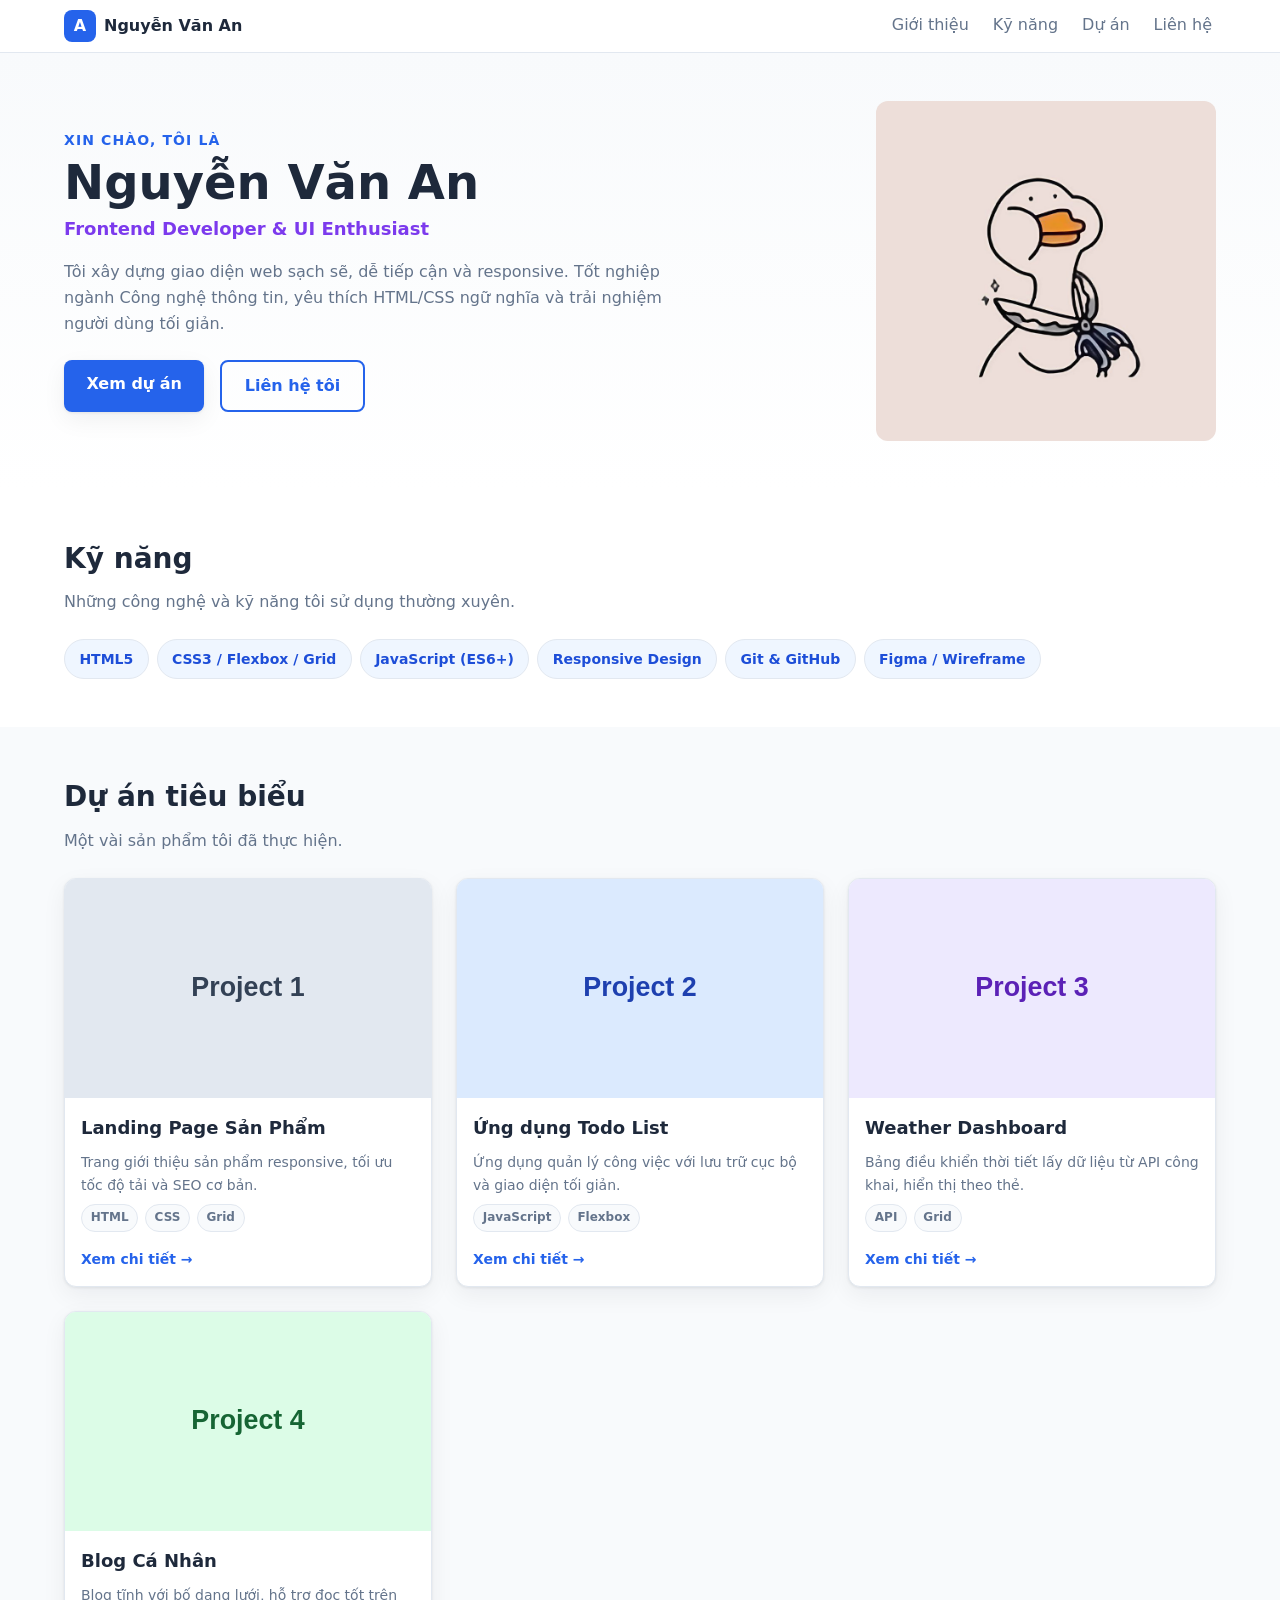
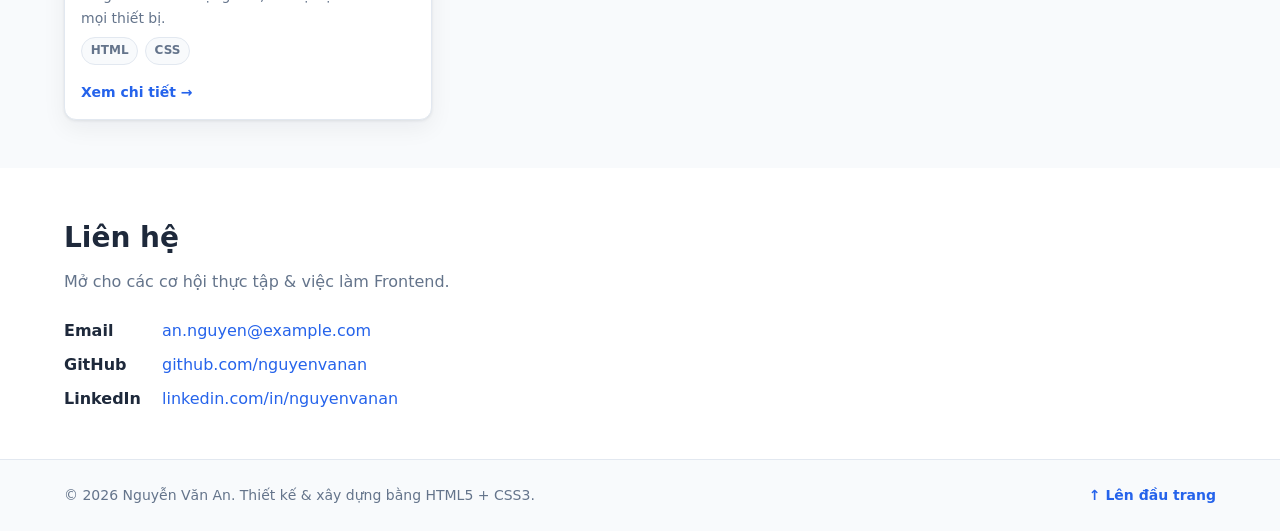
==== index.html @ 6c11ac8c "first commit" ====
<!DOCTYPE html>
<!-- lang="vi" khai báo ngôn ngữ trang → hỗ trợ screen reader & SEO -->
<html lang="vi">

<head>
  <!-- ========== METADATA BẮT BUỘC ========== -->
  <meta charset="UTF-8" />
  <!-- viewport: nền tảng của responsive mobile-first, khóa tỉ lệ 1:1 với thiết bị -->
  <meta name="viewport" content="width=device-width, initial-scale=1.0" />
  <meta name="description" content="Portfolio CV của Nguyễn Văn An – Frontend Developer. Dự án, kỹ năng và thông tin liên hệ." />
  <meta name="author" content="Nguyễn Văn An" />
  <title>Nguyễn Văn An · Frontend Developer</title>

  <!-- Liên kết tới file CSS tách rời (yêu cầu của bài) -->
  <link rel="stylesheet" href="./assets/css/styles.css" />
</head>

<body>

  <!-- ========================================================== -->
  <!-- HEADER: nhận diện + điều hướng chính                        -->
  <!-- ========================================================== -->
  <header class="site-header">
    <div class="container header-inner">
      <!-- Thương hiệu cá nhân -->
      <a class="brand" href="#top" aria-label="Về đầu trang">
        <span class="brand-mark" aria-hidden="true">A</span>
        <span class="brand-name">Nguyễn Văn An</span>
      </a>

      <!-- NAV dùng Flexbox (xem styles.css) -->
      <nav class="main-nav" aria-label="Điều hướng chính">
        <ul class="nav-list">
          <li><a href="#about">Giới thiệu</a></li>
          <li><a href="#skills">Kỹ năng</a></li>
          <li><a href="#projects">Dự án</a></li>
          <li><a href="#contact">Liên hệ</a></li>
        </ul>
      </nav>
    </div>
  </header>

  <!-- ========================================================== -->
  <!-- MAIN: toàn bộ nội dung chính của trang                      -->
  <!-- ========================================================== -->
  <main id="top">
    <!-- ----- SECTION: Giới thiệu / Hero ----- -->
    <section id="about" class="hero">
      <div class="container hero-inner">
        <div class="hero-text">
          <p class="eyebrow">Xin chào, tôi là</p>
          <h1 class="hero-title">Nguyễn Văn An</h1>
          <p class="hero-role">Frontend Developer &amp; UI Enthusiast</p>
          <p class="hero-desc">
            Tôi xây dựng giao diện web sạch sẽ, dễ tiếp cận và responsive.
            Tốt nghiệp ngành Công nghệ thông tin, yêu thích HTML/CSS ngữ nghĩa
            và trải nghiệm người dùng tối giản.
          </p>
          <div class="hero-actions">
            <a class="btn btn-primary" href="#projects">Xem dự án</a>
            <a class="btn btn-outline" href="#contact">Liên hệ tôi</a>
          </div>
        </div>

        <!-- Ảnh đại diện: dùng placeholder, thay bằng ảnh thật của bạn -->
        <figure class="hero-avatar">
          <img
            src="assets/img/avatar.jpg"
            alt="Ảnh đại diện của Nguyễn Văn An"
            width="320" height="320" />
        </figure>
      </div>
    </section>

    <!-- ----- SECTION: Kỹ năng ----- -->
    <section id="skills" class="section">
      <div class="container">
        <h2 class="section-title">Kỹ năng</h2>
        <p class="section-sub">Những công nghệ và kỹ năng tôi sử dụng thường xuyên.</p>

        <ul class="skill-grid">
          <li class="skill-chip">HTML5</li>
          <li class="skill-chip">CSS3 / Flexbox / Grid</li>
          <li class="skill-chip">JavaScript (ES6+)</li>
          <li class="skill-chip">Responsive Design</li>
          <li class="skill-chip">Git &amp; GitHub</li>
          <li class="skill-chip">Figma / Wireframe</li>
        </ul>
      </div>
    </section>

    <!-- ----- SECTION: Dự án (danh sách thẻ dùng CSS Grid) ----- -->
    <section id="projects" class="section section-muted">
      <div class="container">
        <h2 class="section-title">Dự án tiêu biểu</h2>
        <p class="section-sub">Một vài sản phẩm tôi đã thực hiện.</p>

        <!-- .project-grid dùng CSS Grid (xem styles.css) -->
        <div class="project-grid">

          <!-- Mỗi thẻ là một <article> độc lập, có thể đứng riêng -->
          <article class="card">
            <img class="card-media"
              src="data:image/svg+xml,%3Csvg%20xmlns%3D%27http%3A//www.w3.org/2000/svg%27%20width%3D%27600%27%20height%3D%27360%27%20viewBox%3D%270%200%20600%20360%27%3E%3Crect%20width%3D%27100%25%27%20height%3D%27100%25%27%20fill%3D%27%23e2e8f0%27/%3E%3Ctext%20x%3D%2750%25%27%20y%3D%2750%25%27%20font-family%3D%27Segoe%20UI%2C%20Arial%2C%20sans-serif%27%20font-size%3D%2744%27%20font-weight%3D%27700%27%20fill%3D%27%23334155%27%20text-anchor%3D%27middle%27%20dominant-baseline%3D%27middle%27%3EProject%201%3C/text%3E%3C/svg%3E"
              alt="Ảnh minh họa dự án Landing Page" width="600" height="360" />
            <div class="card-body">
              <h3 class="card-title">Landing Page Sản Phẩm</h3>
              <p class="card-desc">
                Trang giới thiệu sản phẩm responsive, tối ưu tốc độ tải và SEO cơ bản.
              </p>
              <ul class="tag-list">
                <li>HTML</li>
                <li>CSS</li>
                <li>Grid</li>
              </ul>
              <a class="card-link" href="#">Xem chi tiết →</a>
            </div>
          </article>

          <article class="card">
            <img class="card-media"
              src="data:image/svg+xml,%3Csvg%20xmlns%3D%27http%3A//www.w3.org/2000/svg%27%20width%3D%27600%27%20height%3D%27360%27%20viewBox%3D%270%200%20600%20360%27%3E%3Crect%20width%3D%27100%25%27%20height%3D%27100%25%27%20fill%3D%27%23dbeafe%27/%3E%3Ctext%20x%3D%2750%25%27%20y%3D%2750%25%27%20font-family%3D%27Segoe%20UI%2C%20Arial%2C%20sans-serif%27%20font-size%3D%2744%27%20font-weight%3D%27700%27%20fill%3D%27%231e40af%27%20text-anchor%3D%27middle%27%20dominant-baseline%3D%27middle%27%3EProject%202%3C/text%3E%3C/svg%3E"
              alt="Ảnh minh họa dự án Todo App" width="600" height="360" />
            <div class="card-body">
              <h3 class="card-title">Ứng dụng Todo List</h3>
              <p class="card-desc">
                Ứng dụng quản lý công việc với lưu trữ cục bộ và giao diện tối giản.
              </p>
              <ul class="tag-list">
                <li>JavaScript</li>
                <li>Flexbox</li>
              </ul>
              <a class="card-link" href="#">Xem chi tiết →</a>
            </div>
          </article>

          <article class="card">
            <img class="card-media"
              src="data:image/svg+xml,%3Csvg%20xmlns%3D%27http%3A//www.w3.org/2000/svg%27%20width%3D%27600%27%20height%3D%27360%27%20viewBox%3D%270%200%20600%20360%27%3E%3Crect%20width%3D%27100%25%27%20height%3D%27100%25%27%20fill%3D%27%23ede9fe%27/%3E%3Ctext%20x%3D%2750%25%27%20y%3D%2750%25%27%20font-family%3D%27Segoe%20UI%2C%20Arial%2C%20sans-serif%27%20font-size%3D%2744%27%20font-weight%3D%27700%27%20fill%3D%27%235b21b6%27%20text-anchor%3D%27middle%27%20dominant-baseline%3D%27middle%27%3EProject%203%3C/text%3E%3C/svg%3E"
              alt="Ảnh minh họa dự án Weather Dashboard" width="600" height="360" />
            <div class="card-body">
              <h3 class="card-title">Weather Dashboard</h3>
              <p class="card-desc">
                Bảng điều khiển thời tiết lấy dữ liệu từ API công khai, hiển thị theo thẻ.
              </p>
              <ul class="tag-list">
                <li>API</li>
                <li>Grid</li>
              </ul>
              <a class="card-link" href="#">Xem chi tiết →</a>
            </div>
          </article>

          <article class="card">
            <img class="card-media"
              src="data:image/svg+xml,%3Csvg%20xmlns%3D%27http%3A//www.w3.org/2000/svg%27%20width%3D%27600%27%20height%3D%27360%27%20viewBox%3D%270%200%20600%20360%27%3E%3Crect%20width%3D%27100%25%27%20height%3D%27100%25%27%20fill%3D%27%23dcfce7%27/%3E%3Ctext%20x%3D%2750%25%27%20y%3D%2750%25%27%20font-family%3D%27Segoe%20UI%2C%20Arial%2C%20sans-serif%27%20font-size%3D%2744%27%20font-weight%3D%27700%27%20fill%3D%27%23166534%27%20text-anchor%3D%27middle%27%20dominant-baseline%3D%27middle%27%3EProject%204%3C/text%3E%3C/svg%3E"
              alt="Ảnh minh họa dự án Blog cá nhân" width="600" height="360" />
            <div class="card-body">
              <h3 class="card-title">Blog Cá Nhân</h3>
              <p class="card-desc">
                Blog tĩnh với bố 
                 dạng lưới, hỗ trợ đọc tốt trên mọi thiết bị.
              </p>
              <ul class="tag-list">
                <li>HTML</li>
                <li>CSS</li>
              </ul>
              <a class="card-link" href="#">Xem chi tiết →</a>
            </div>
          </article>

        </div><!-- /.project-grid -->
      </div>
    </section>

    <!-- ----- SECTION: Liên hệ ----- -->
    <section id="contact" class="section">
      <div class="container contact-inner">
        <h2 class="section-title">Liên hệ</h2>
        <p class="section-sub">Mở cho các cơ hội thực tập &amp; việc làm Frontend.</p>

        <ul class="contact-list">
          <li><span class="contact-label">Email</span> <a href="mailto:an.nguyen@example.com">an.nguyen@example.com</a></li>
          <li><span class="contact-label">GitHub</span> <a href="#">github.com/nguyenvanan</a></li>
          <li><span class="contact-label">LinkedIn</span> <a href="#">linkedin.com/in/nguyenvanan</a></li>
        </ul>
      </div>
    </section>

  </main>

  <!-- ========================================================== -->
  <!-- FOOTER                                                      -->
  <!-- ========================================================== -->
  <footer class="site-footer">
    <div class="container footer-inner">
      <p>© 2026 Nguyễn Văn An. Thiết kế &amp; xây dựng bằng HTML5 + CSS3.</p>
      <a href="#top" class="to-top">↑ Lên đầu trang</a>
    </div>
  </footer>

</body>

</html>
---- assets/css/styles.css ----
/* ==========================================================================
   PORTFOLIO CV – styles.css
   Chiến lược: MOBILE-FIRST
   - Mặc định (ngoài media query) = giao diện cho màn hình nhỏ nhất (~360px)
   - @media (min-width: 768px)  → nâng cấp cho tablet
   - @media (min-width: 1280px) → nâng cấp cho desktop
   ========================================================================== */

/* ==========================================================================
   1. DESIGN TOKENS – biến hệ thống thị giác (màu, chữ, khoảng cách, bo góc)
   Dùng custom properties để thay đổi tập trung, nhất quán toàn trang.
   ========================================================================== */
:root {
  /* --- Bảng màu --- */
  --color-primary: #2563eb;      /* xanh thương hiệu */
  --color-primary-dark: #1d4ed8;
  --color-accent: #7c3aed;       /* tím nhấn */
  --color-text: #1e293b;         /* chữ chính */
  --color-text-soft: #64748b;    /* chữ phụ */
  --color-bg: #ffffff;           /* nền trang */
  --color-surface: #f8fafc;      /* nền vùng nhấn */
  --color-border: #e2e8f0;       /* viền */
  --color-chip: #eff6ff;         /* nền chip kỹ năng */

  /* --- Typography --- */
  --font-base: system-ui, -apple-system, "Segoe UI", Roboto, Helvetica, Arial, sans-serif;
  --fs-sm: 0.875rem;   /* 14px */
  --fs-base: 1rem;     /* 16px */
  --fs-lg: 1.125rem;   /* 18px */
  --fs-h2: 1.5rem;     /* 24px */
  --fs-h1: 2rem;       /* 32px (sẽ tăng ở desktop) */
  --lh-base: 1.6;

  /* --- Khoảng cách (spacing scale) --- */
  --space-1: 0.5rem;
  --space-2: 1rem;
  --space-3: 1.5rem;
  --space-4: 2rem;
  --space-5: 3rem;

  /* --- Bố cục --- */
  --container-max: 1200px;
  --radius: 12px;
  --radius-sm: 8px;
  --shadow: 0 1px 3px rgba(15, 23, 42, 0.08), 0 8px 24px rgba(15, 23, 42, 0.06);
}

/* ==========================================================================
   2. CHUẨN HÓA BOX MODEL + RESET CƠ BẢN
   ========================================================================== */
*,
*::before,
*::after {
  box-sizing: border-box;   /* width đã bao gồm padding + border → dễ tính toán */
}

* {
  margin: 0;
  padding: 0;
}

html {
  scroll-behavior: smooth;        /* cuộn mượt khi bấm nav */
  -webkit-text-size-adjust: 100%; /* chống iOS tự phóng chữ */
}

body {
  font-family: var(--font-base);
  font-size: var(--fs-base);
  line-height: var(--lh-base);
  color: var(--color-text);
  background: var(--color-bg);
  overflow-x: hidden; /* LƯỚI AN TOÀN chống cuộn ngang; bố cục bên dưới vẫn tự đúng */
}

img {
  display: block;
  max-width: 100%;  /* ảnh không bao giờ tràn khung → không gây cuộn ngang */
  height: auto;
}

a {
  color: inherit;
  text-decoration: none;
}

ul {
  list-style: none;
}

/* ==========================================================================
   3. LAYOUT DÙNG LẠI – .container
   ========================================================================== */
.container {
  width: 100%;
  max-width: var(--container-max);
  margin-inline: auto;
  padding-inline: var(--space-2); /* lề ngang an toàn trên mobile */
}

.section {
  padding-block: var(--space-5);
}

.section-muted {
  background: var(--color-surface);
}

.section-title {
  font-size: var(--fs-h2);
  margin-bottom: var(--space-1);
}

.section-sub {
  color: var(--color-text-soft);
  margin-bottom: var(--space-3);
}

/* ==========================================================================
   4. HEADER + NAV (FLEXBOX)
   Mobile: thương hiệu trên, menu xuống dòng và tự wrap → không tràn ngang.
   ========================================================================== */
.site-header {
  position: sticky;
  top: 0;
  z-index: 10;
  background: rgba(255, 255, 255, 0.9);
  backdrop-filter: blur(8px);
  border-bottom: 1px solid var(--color-border);
}

.header-inner {
  display: flex;             /* FLEXBOX */
  flex-wrap: wrap;           /* cho phép xuống dòng trên màn hình hẹp */
  align-items: center;
  justify-content: space-between;
  gap: var(--space-1);
  padding-block: var(--space-1);
}

.brand {
  display: flex;
  align-items: center;
  gap: var(--space-1);
  font-weight: 700;
}

.brand-mark {
  display: grid;
  place-items: center;
  width: 2rem;
  height: 2rem;
  border-radius: var(--radius-sm);
  background: var(--color-primary);
  color: #fff;
  font-weight: 800;
}

/* Danh sách nav cũng là flex container */
.nav-list {
  display: flex;            /* FLEXBOX cho thanh điều hướng */
  flex-wrap: wrap;
  gap: var(--space-2);
}

.nav-list a {
  display: inline-block;
  padding: 0.25rem 0.25rem;
  color: var(--color-text-soft);
  font-weight: 500;
  border-bottom: 2px solid transparent;
  transition: color 0.15s, border-color 0.15s;
}

.nav-list a:hover,
.nav-list a:focus-visible {
  color: var(--color-primary);
  border-bottom-color: var(--color-primary);
}

/* ==========================================================================
   5. HERO / GIỚI THIỆU
   Mobile: xếp dọc (text trên, avatar dưới). Desktop: 2 cột.
   ========================================================================== */
.hero {
  padding-block: var(--space-5);
  background: linear-gradient(180deg, var(--color-surface), var(--color-bg));
}

.hero-inner {
  display: flex;
  flex-direction: column;     /* mobile-first: xếp dọc */
  gap: var(--space-4);
  align-items: flex-start;
}

.eyebrow {
  color: var(--color-primary);
  font-weight: 600;
  text-transform: uppercase;
  letter-spacing: 0.08em;
  font-size: var(--fs-sm);
}

.hero-title {
  font-size: var(--fs-h1);
  line-height: 1.15;
  margin-block: 0.25rem;
}

.hero-role {
  font-size: var(--fs-lg);
  color: var(--color-accent);
  font-weight: 600;
  margin-bottom: var(--space-2);
}

.hero-desc {
  color: var(--color-text-soft);
  max-width: 60ch;
  margin-bottom: var(--space-3);
}

.hero-actions {
  display: flex;
  flex-wrap: wrap;
  gap: var(--space-2);
}

.hero-avatar img {
  border-radius: var(--radius);
  /* box-shadow: var(--shadow); */
  width: 100%;
  /* max-width: 260px; */
}

/* --- Nút bấm --- */
.btn {
  display: inline-block;
  padding: 0.7rem 1.4rem;
  border-radius: var(--radius-sm);
  font-weight: 600;
  text-align: center;
  transition: transform 0.12s, background 0.15s, box-shadow 0.15s;
}

.btn:active { transform: translateY(1px); }

.btn-primary {
  background: var(--color-primary);
  color: #fff;
  box-shadow: var(--shadow);
}
.btn-primary:hover { background: var(--color-primary-dark); }

.btn-outline {
  border: 2px solid var(--color-primary);
  color: var(--color-primary);
}
.btn-outline:hover { background: var(--color-chip); }

/* ==========================================================================
   6. KỸ NĂNG – chip tự wrap bằng flex
   ========================================================================== */
.skill-grid {
  display: flex;
  flex-wrap: wrap;
  gap: var(--space-1);
}

.skill-chip {
  background: var(--color-chip);
  color: var(--color-primary-dark);
  border: 1px solid var(--color-border);
  padding: 0.5rem 0.9rem;
  border-radius: 999px;
  font-size: var(--fs-sm);
  font-weight: 600;
}

/* ==========================================================================
   7. DỰ ÁN – CSS GRID cho danh sách thẻ
   Mobile: 1 cột. Tablet: 2 cột. Desktop: 3 cột.
   ========================================================================== */
.project-grid {
  display: grid;                       /* CSS GRID */
  grid-template-columns: 1fr;          /* mobile-first: 1 cột */
  gap: var(--space-3);
}

.card {
  background: var(--color-bg);
  border: 1px solid var(--color-border);
  border-radius: var(--radius);
  overflow: hidden;                    /* bo góc gọn cả ảnh */
  box-shadow: var(--shadow);
  display: flex;
  flex-direction: column;
  transition: transform 0.15s, box-shadow 0.15s;
}

.card:hover {
  transform: translateY(-4px);
  box-shadow: 0 12px 32px rgba(15, 23, 42, 0.12);
}

.card-media {
  width: 100%;
  aspect-ratio: 5 / 3;                 /* giữ tỉ lệ ảnh ổn định */
  object-fit: cover;
}

.card-body {
  padding: var(--space-2);
  display: flex;
  flex-direction: column;
  gap: var(--space-1);
  flex: 1;                             /* các thẻ cao bằng nhau trong grid */
}

.card-title { font-size: var(--fs-lg); }

.card-desc {
  color: var(--color-text-soft);
  font-size: var(--fs-sm);
  flex: 1;
}

.tag-list {
  display: flex;
  flex-wrap: wrap;
  gap: 0.4rem;
}

.tag-list li {
  font-size: 0.75rem;
  font-weight: 600;
  color: var(--color-text-soft);
  background: var(--color-surface);
  border: 1px solid var(--color-border);
  padding: 0.2rem 0.55rem;
  border-radius: 999px;
}

.card-link {
  color: var(--color-primary);
  font-weight: 600;
  font-size: var(--fs-sm);
  margin-top: var(--space-1);
}

/* ==========================================================================
   8. LIÊN HỆ
   ========================================================================== */
.contact-list {
  display: flex;
  flex-direction: column;
  gap: var(--space-1);
}

.contact-list li {
  display: flex;
  flex-wrap: wrap;
  gap: var(--space-1);
  align-items: baseline;
}

.contact-label {
  min-width: 90px;
  font-weight: 700;
  color: var(--color-text);
}

.contact-list a { color: var(--color-primary); }
.contact-list a:hover { text-decoration: underline; }

/* ==========================================================================
   9. FOOTER
   ========================================================================== */
.site-footer {
  border-top: 1px solid var(--color-border);
  background: var(--color-surface);
  padding-block: var(--space-3);
}

.footer-inner {
  display: flex;
  flex-wrap: wrap;
  gap: var(--space-1);
  align-items: center;
  justify-content: space-between;
  color: var(--color-text-soft);
  font-size: var(--fs-sm);
}

.to-top { color: var(--color-primary); font-weight: 600; }

/* ==========================================================================
   10. MEDIA QUERIES – nâng cấp theo breakpoint (mobile-first)
   ========================================================================== */

/* ----- TABLET: ≥ 768px ----- */
@media (min-width: 768px) {
  :root {
    --fs-h1: 2.5rem;   /* 40px */
    --fs-h2: 1.75rem;  /* 28px */
  }

  .container { padding-inline: var(--space-3); }

  /* Hero chuyển sang 2 cột */
  .hero-inner {
    flex-direction: row;
    align-items: center;
    justify-content: space-between;
  }
  .hero-text { flex: 1; }
  .hero-avatar img { max-width: 300px; }

  /* Lưới dự án: 2 cột */
  .project-grid {
    grid-template-columns: repeat(2, 1fr);
  }
}

/* ----- DESKTOP: ≥ 1280px ----- */
@media (min-width: 1280px) {
  :root {
    --fs-h1: 3rem;     /* 48px */
  }

  /* Lưới dự án: 3 cột */
  .project-grid {
    grid-template-columns: repeat(3, 1fr);
  }

  .hero-avatar img { max-width: 340px; }
}

/* ==========================================================================
   11. HỖ TRỢ TIẾP CẬN & ƯA THÍCH NGƯỜI DÙNG
   ========================================================================== */
:focus-visible {
  outline: 3px solid var(--color-accent);
  outline-offset: 2px;
  border-radius: 4px;
}

@media (prefers-reduced-motion: reduce) {
  * {
    animation: none !important;
    transition: none !important;
    scroll-behavior: auto !important;
  }
}
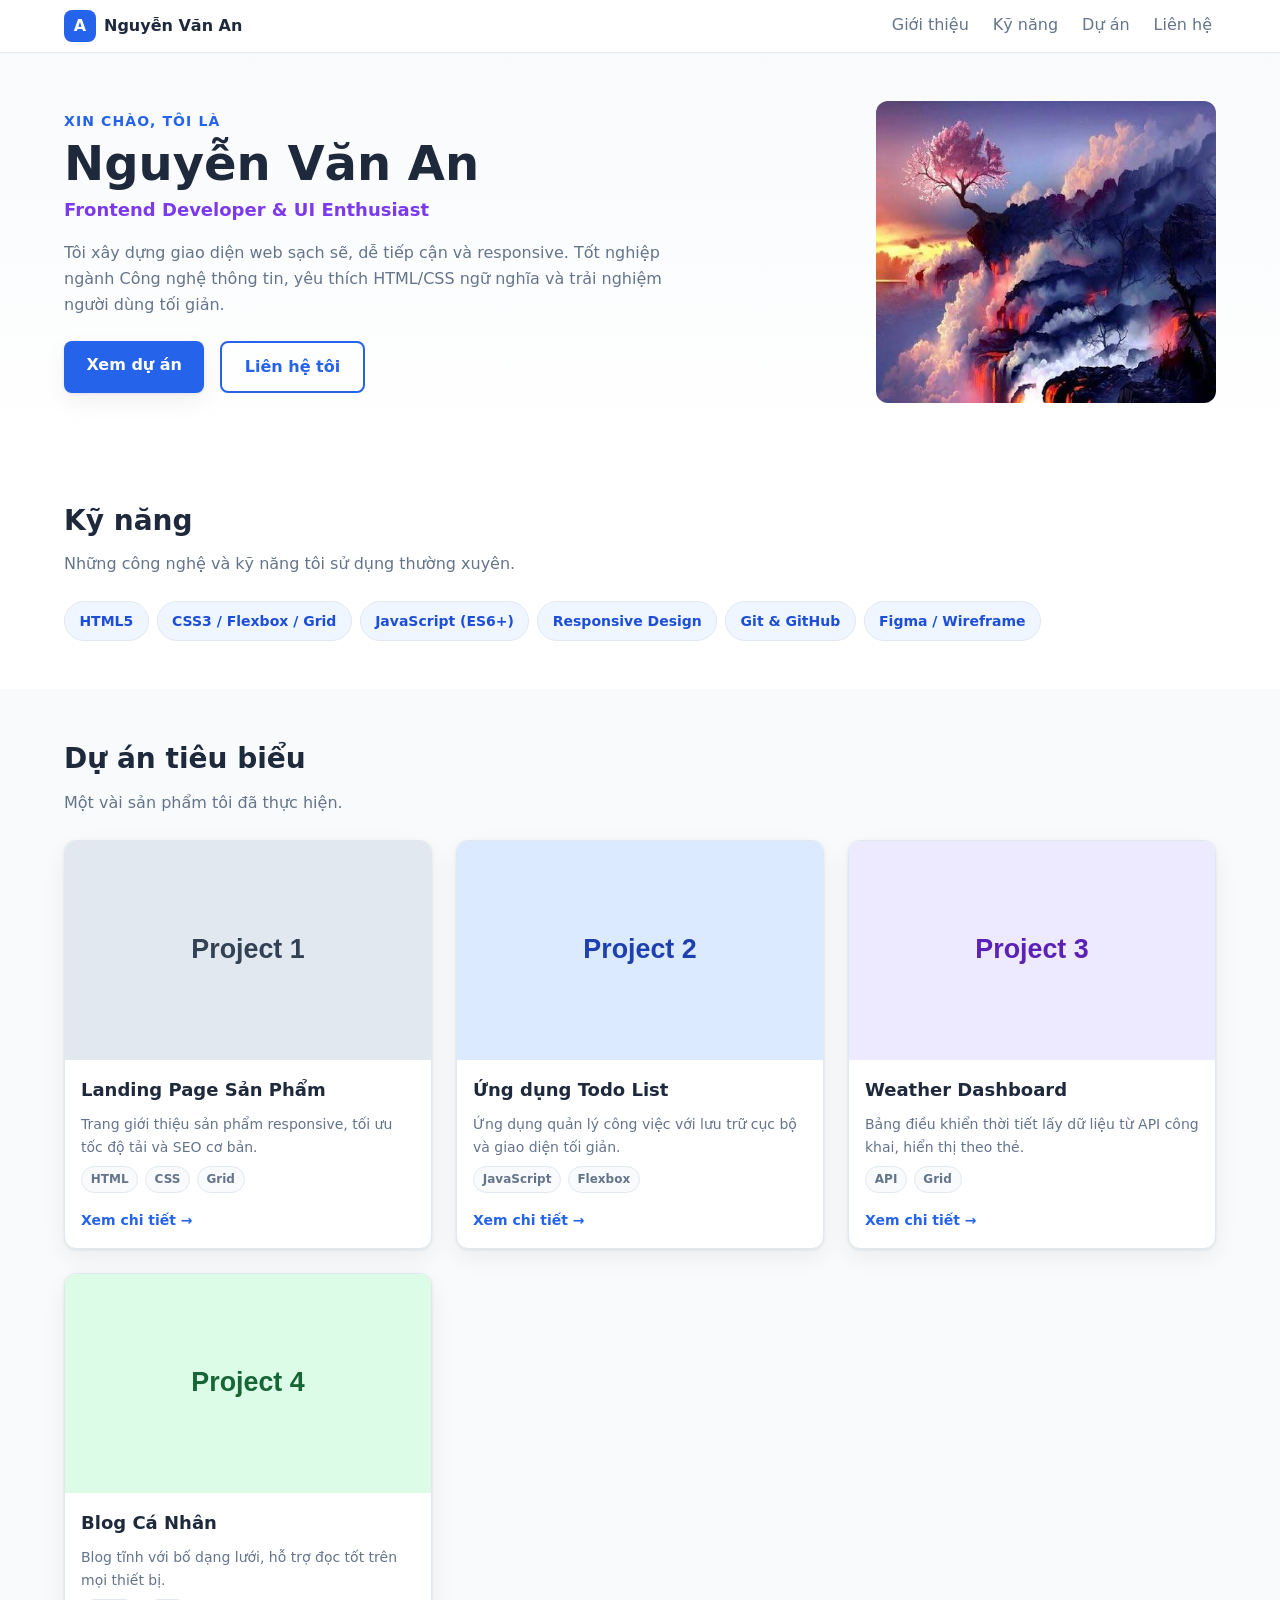
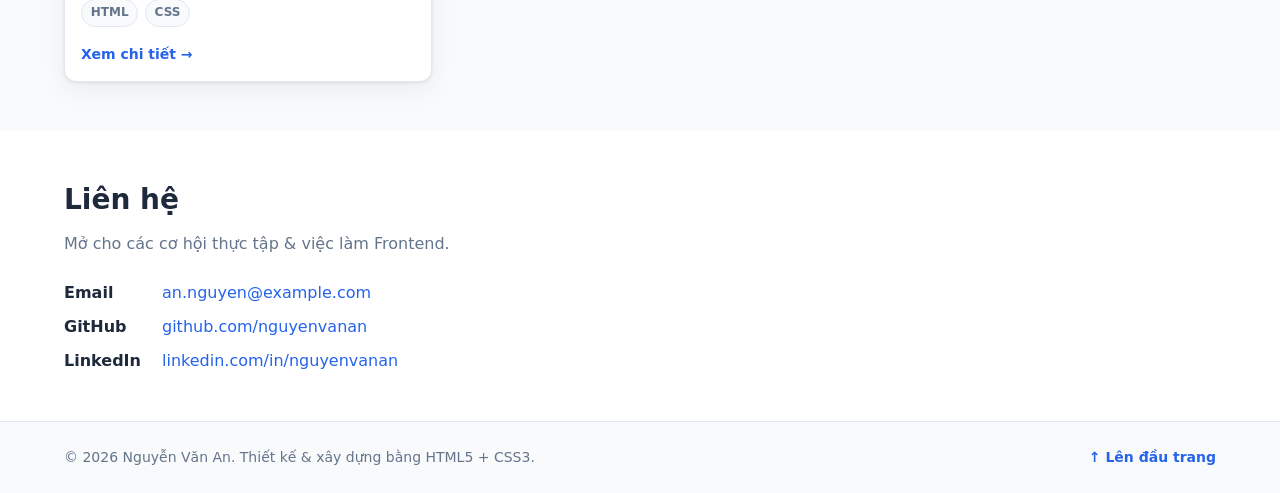
==== commit 699c04bf: "fix(img): fix url image" ====
--- a/index.html
+++ b/index.html
@@ -65,7 +65,7 @@
         <!-- Ảnh đại diện: dùng placeholder, thay bằng ảnh thật của bạn -->
         <figure class="hero-avatar">
           <img
-            src="assets/img/avatar.jpg"
+            src="./assets/img/dsdsdsdsdsdsdsd.jpg"
             alt="Ảnh đại diện của Nguyễn Văn An"
             width="320" height="320" />
         </figure>
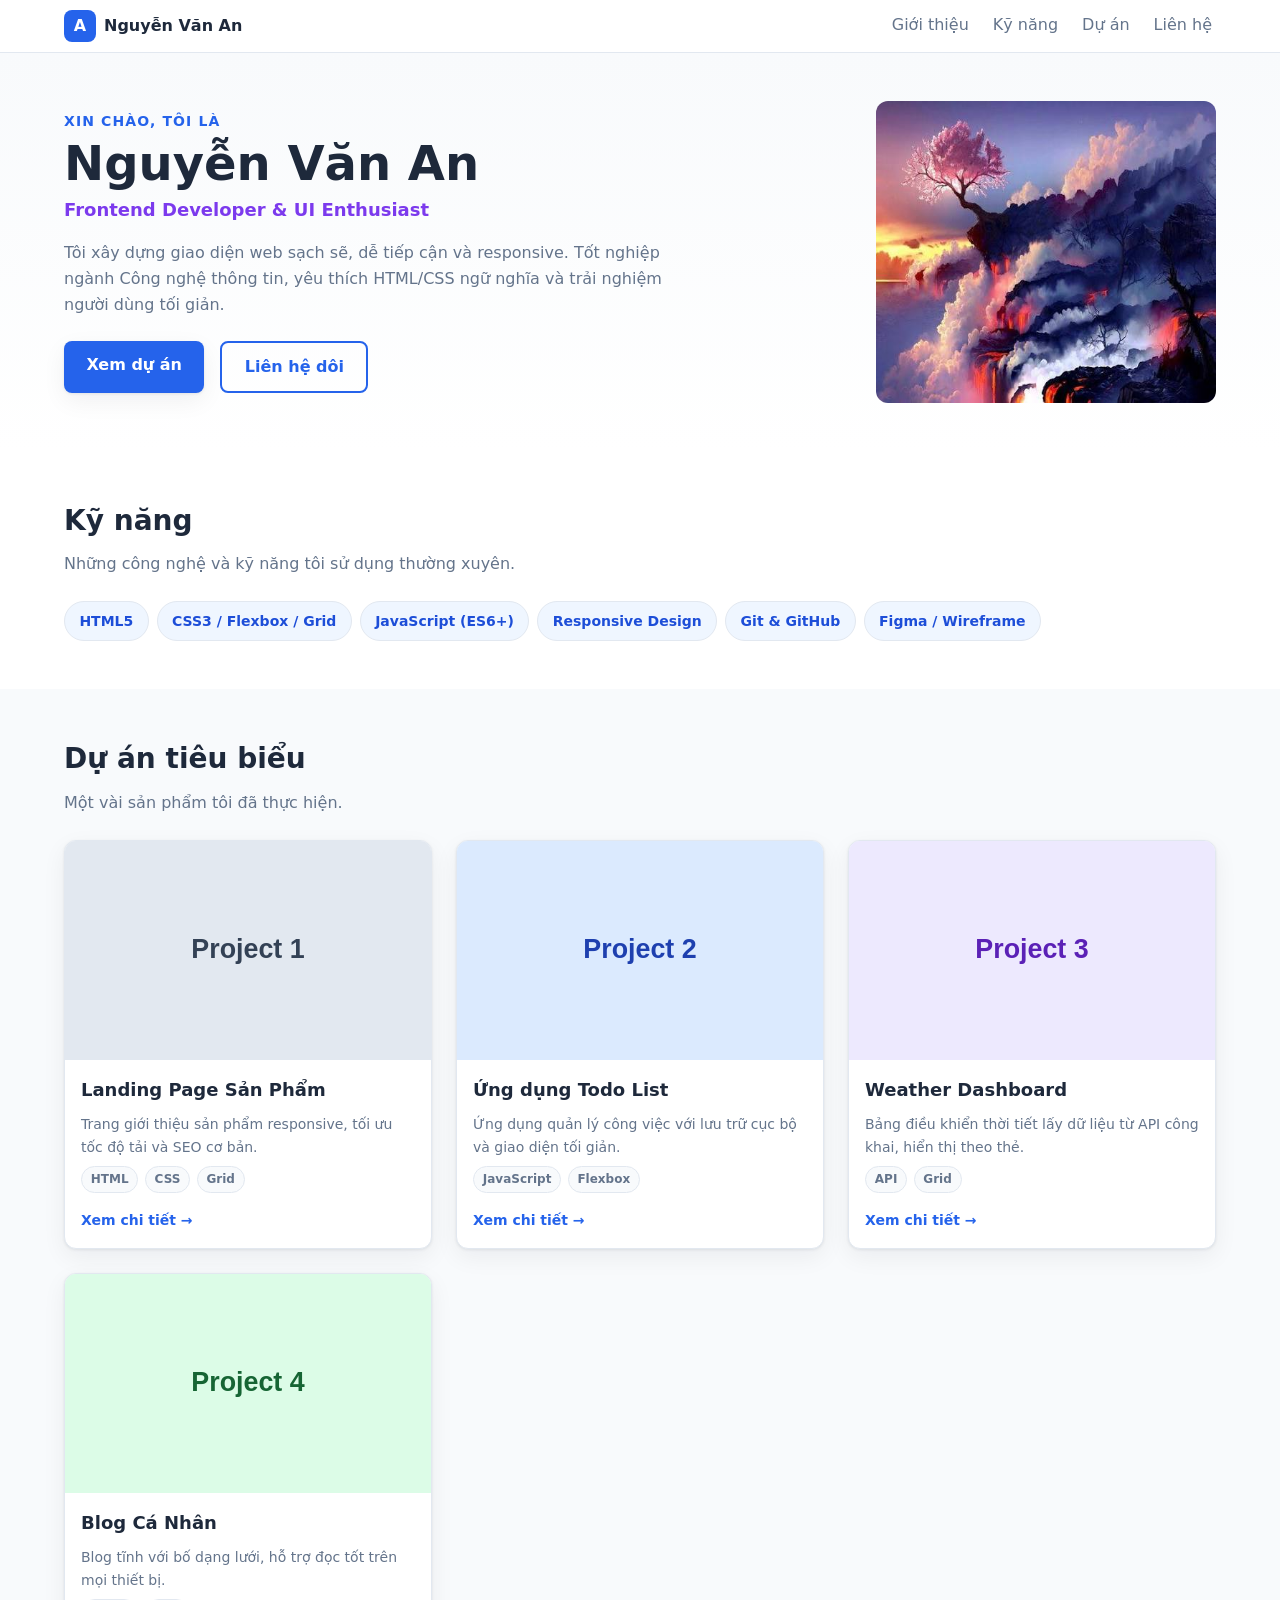
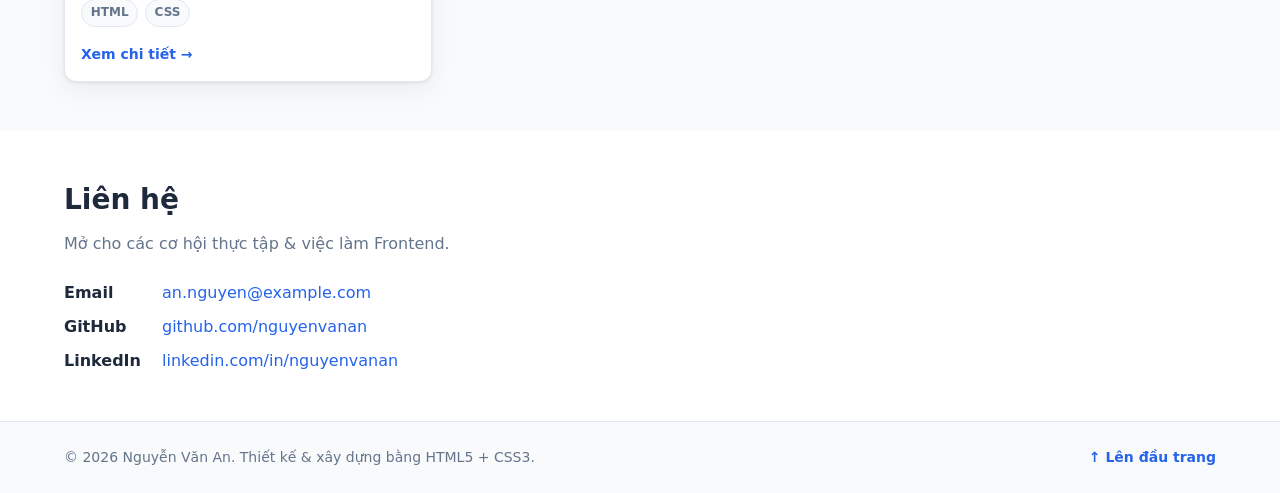
==== commit 7c2df678: "fix(about): change href, closes #1" ====
--- a/index.html
+++ b/index.html
@@ -58,7 +58,7 @@
           </p>
           <div class="hero-actions">
             <a class="btn btn-primary" href="#projects">Xem dự án</a>
-            <a class="btn btn-outline" href="#contact">Liên hệ tôi</a>
+            <a class="btn btn-outline" href="#contact">Liên hệ dôi</a>
           </div>
         </div>
 
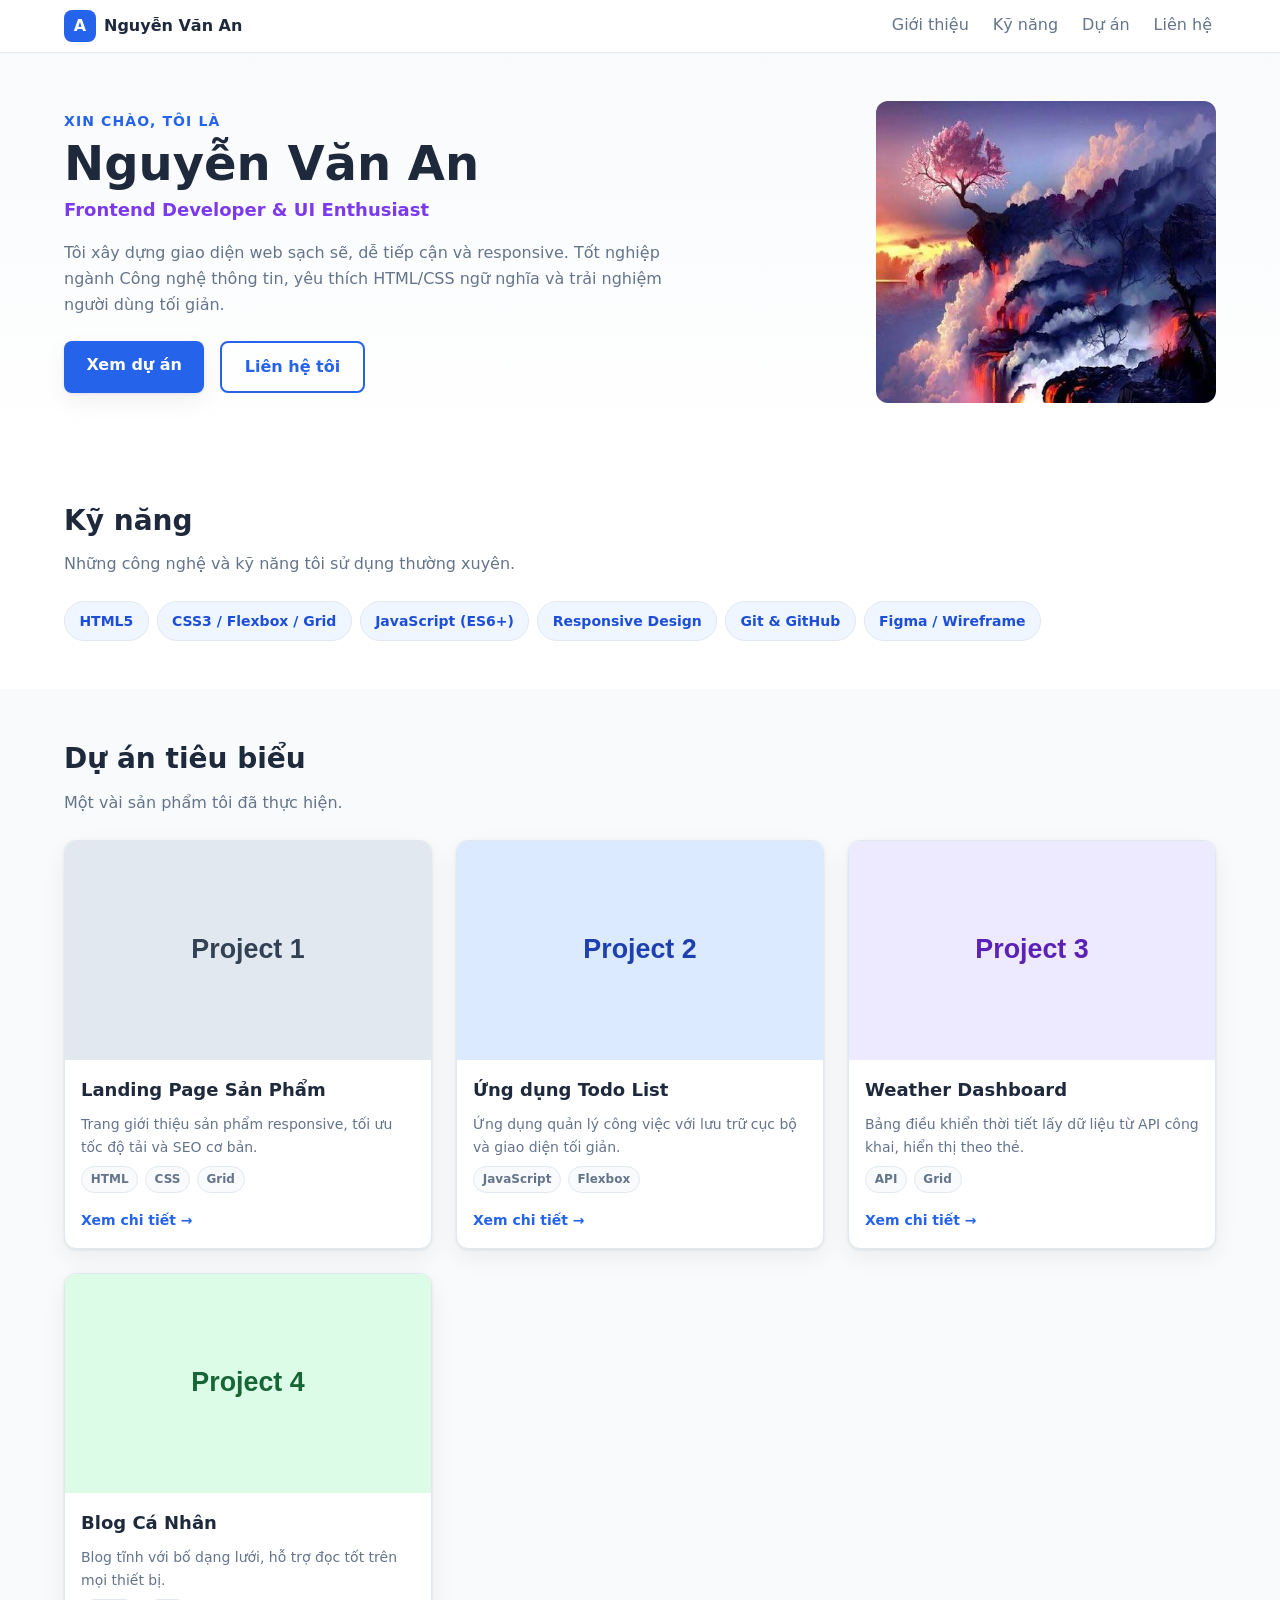
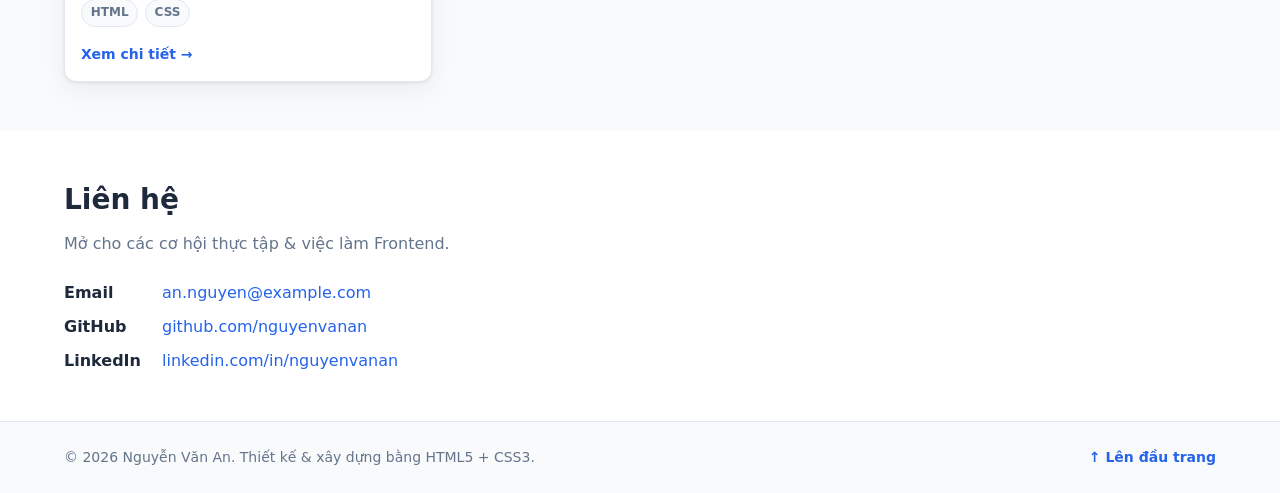
==== commit 14dd8d04: "Merge remote-tracking branch 'origin/main'" ====
--- a/index.html
+++ b/index.html
@@ -58,7 +58,7 @@
           </p>
           <div class="hero-actions">
             <a class="btn btn-primary" href="#projects">Xem dự án</a>
-            <a class="btn btn-outline" href="#contact">Liên hệ dôi</a>
+            <a class="btn btn-outline" href="#contact">Liên hệ tôi</a>
           </div>
         </div>
 
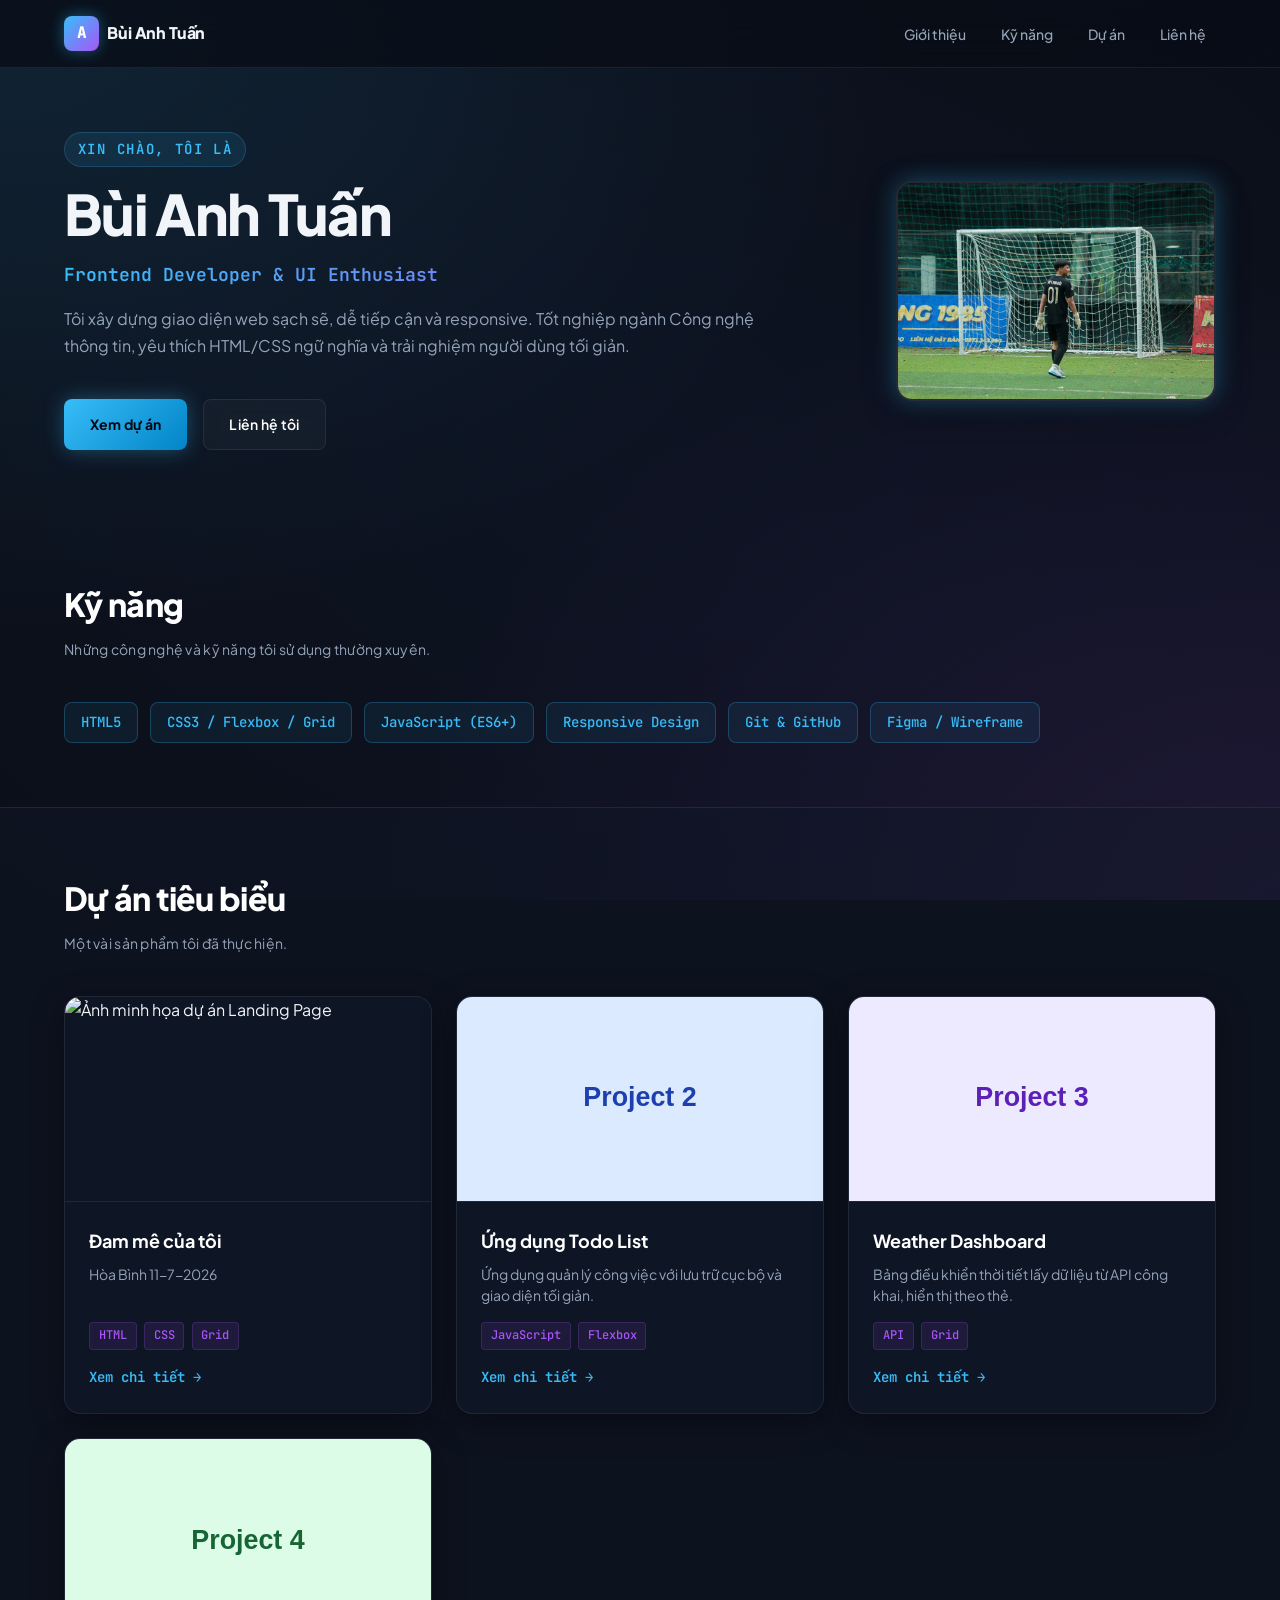
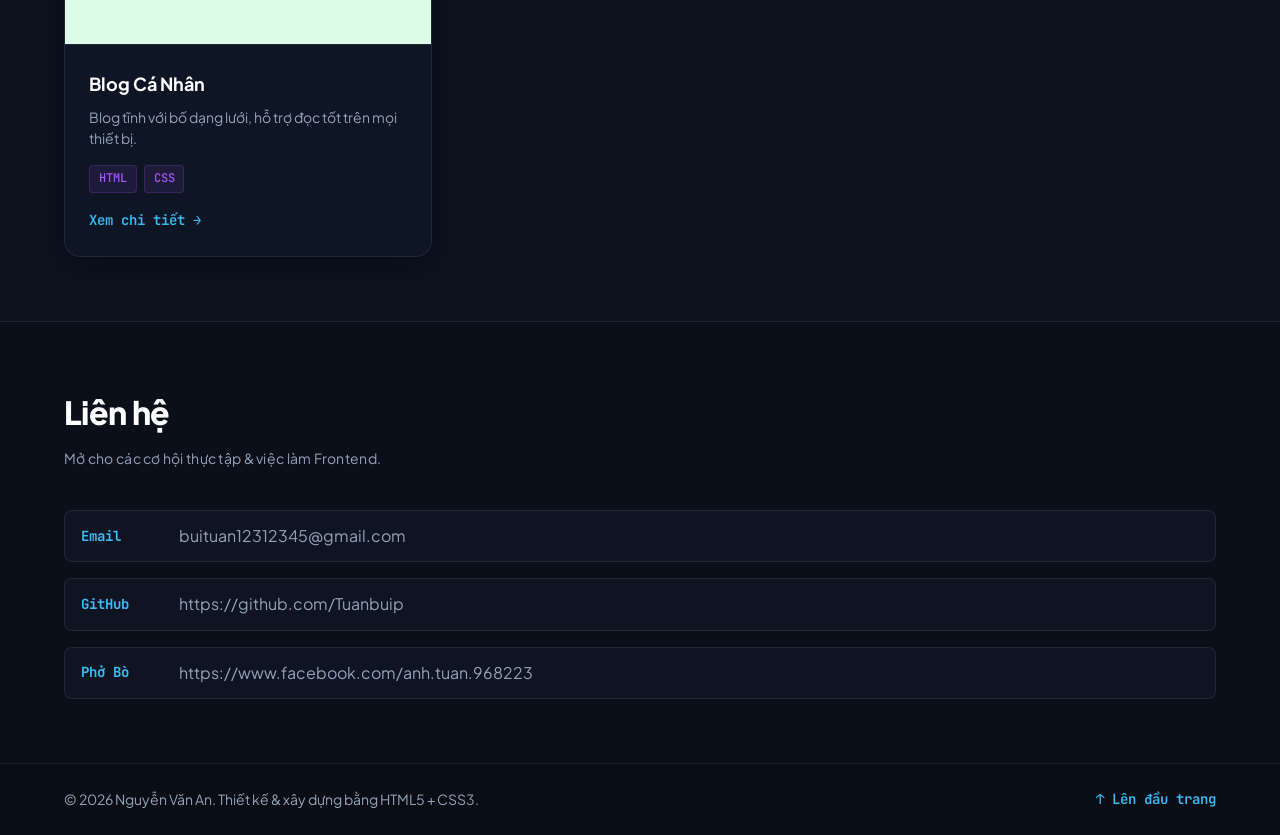
==== commit 8f168a8e: "Update portfolio profile and visual design Co-authored-by: Copilot <223556219+Copilot@users.noreply." ====
--- a/index.html
+++ b/index.html
@@ -7,9 +7,9 @@
   <meta charset="UTF-8" />
   <!-- viewport: nền tảng của responsive mobile-first, khóa tỉ lệ 1:1 với thiết bị -->
   <meta name="viewport" content="width=device-width, initial-scale=1.0" />
-  <meta name="description" content="Portfolio CV của Nguyễn Văn An – Frontend Developer. Dự án, kỹ năng và thông tin liên hệ." />
-  <meta name="author" content="Nguyễn Văn An" />
-  <title>Nguyễn Văn An · Frontend Developer</title>
+  <meta name="description" content="Portfolio CV của Bùi Anh Tuấn – Frontend Developer. Dự án, kỹ năng và thông tin liên hệ." />
+  <meta name="author" content="Bùi Anh Tuấn" />
+  <title>Bùi Anh Tuấn · Frontend Developer</title>
 
   <!-- Liên kết tới file CSS tách rời (yêu cầu của bài) -->
   <link rel="stylesheet" href="./assets/css/styles.css" />
@@ -25,7 +25,7 @@
       <!-- Thương hiệu cá nhân -->
       <a class="brand" href="#top" aria-label="Về đầu trang">
         <span class="brand-mark" aria-hidden="true">A</span>
-        <span class="brand-name">Nguyễn Văn An</span>
+        <span class="brand-name">Bùi Anh Tuấn</span>
       </a>
 
       <!-- NAV dùng Flexbox (xem styles.css) -->
@@ -49,7 +49,7 @@
       <div class="container hero-inner">
         <div class="hero-text">
           <p class="eyebrow">Xin chào, tôi là</p>
-          <h1 class="hero-title">Nguyễn Văn An</h1>
+          <h1 class="hero-title">Bùi Anh Tuấn</h1>
           <p class="hero-role">Frontend Developer &amp; UI Enthusiast</p>
           <p class="hero-desc">
             Tôi xây dựng giao diện web sạch sẽ, dễ tiếp cận và responsive.
@@ -65,7 +65,7 @@
         <!-- Ảnh đại diện: dùng placeholder, thay bằng ảnh thật của bạn -->
         <figure class="hero-avatar">
           <img
-            src="./assets/img/dsdsdsdsdsdsdsd.jpg"
+            src="./assets/img/đá bóng.jpg"
             alt="Ảnh đại diện của Nguyễn Văn An"
             width="320" height="320" />
         </figure>
@@ -101,12 +101,12 @@
           <!-- Mỗi thẻ là một <article> độc lập, có thể đứng riêng -->
           <article class="card">
             <img class="card-media"
-              src="data:image/svg+xml,%3Csvg%20xmlns%3D%27http%3A//www.w3.org/2000/svg%27%20width%3D%27600%27%20height%3D%27360%27%20viewBox%3D%270%200%20600%20360%27%3E%3Crect%20width%3D%27100%25%27%20height%3D%27100%25%27%20fill%3D%27%23e2e8f0%27/%3E%3Ctext%20x%3D%2750%25%27%20y%3D%2750%25%27%20font-family%3D%27Segoe%20UI%2C%20Arial%2C%20sans-serif%27%20font-size%3D%2744%27%20font-weight%3D%27700%27%20fill%3D%27%23334155%27%20text-anchor%3D%27middle%27%20dominant-baseline%3D%27middle%27%3EProject%201%3C/text%3E%3C/svg%3E"
+              src="data:image/"
               alt="Ảnh minh họa dự án Landing Page" width="600" height="360" />
             <div class="card-body">
-              <h3 class="card-title">Landing Page Sản Phẩm</h3>
-              <p class="card-desc">
-                Trang giới thiệu sản phẩm responsive, tối ưu tốc độ tải và SEO cơ bản.
+              <h3 class="card-title">Đam mê của tôi</h3>
+              <p class="card-desc">
+                 Hòa Bình 11-7-2026
               </p>
               <ul class="tag-list">
                 <li>HTML</li>
@@ -180,9 +180,9 @@
         <p class="section-sub">Mở cho các cơ hội thực tập &amp; việc làm Frontend.</p>
 
         <ul class="contact-list">
-          <li><span class="contact-label">Email</span> <a href="mailto:an.nguyen@example.com">an.nguyen@example.com</a></li>
-          <li><span class="contact-label">GitHub</span> <a href="#">github.com/nguyenvanan</a></li>
-          <li><span class="contact-label">LinkedIn</span> <a href="#">linkedin.com/in/nguyenvanan</a></li>
+          <li><span class="contact-label">Email</span> <a href="mailto:buituan12312345@gmail.com">buituan12312345@gmail.com</a></li>
+          <li><span class="contact-label">GitHub</span> <a href="https://github.com/Tuanbuip">https://github.com/Tuanbuip</a></li>
+          <li><span class="contact-label">Phở Bò</span> <a href="https://www.facebook.com/anh.tuan.968223">https://www.facebook.com/anh.tuan.968223</a></li>
         </ul>
       </div>
     </section>
--- a/assets/css/styles.css
+++ b/assets/css/styles.css
@@ -1,67 +1,83 @@
 /* ==========================================================================
-   PORTFOLIO CV – styles.css
-   Chiến lược: MOBILE-FIRST
-   - Mặc định (ngoài media query) = giao diện cho màn hình nhỏ nhất (~360px)
-   - @media (min-width: 768px)  → nâng cấp cho tablet
-   - @media (min-width: 1280px) → nâng cấp cho desktop
-   ========================================================================== */
-
-/* ==========================================================================
-   1. DESIGN TOKENS – biến hệ thống thị giác (màu, chữ, khoảng cách, bo góc)
-   Dùng custom properties để thay đổi tập trung, nhất quán toàn trang.
+   PORTFOLIO CV – styles.css (HIGH-TECH & CYBER-CHIC EDITION)
+   Chiến lược: Mobile-First + Modern Dark Mode + Glassmorphism & Neon Glow
+   ========================================================================== */
+
+@import url('https://fonts.googleapis.com/css2?family=Plus+Jakarta+Sans:wght@400;500;600;700;800&family=JetBrains+Mono:wght@400;600&display=swap');
+
+/* ==========================================================================
+   1. DESIGN TOKENS – BẢNG MÀU & HIỆU ỨNG CÔNG NGHỆ CAO
    ========================================================================== */
 :root {
-  /* --- Bảng màu --- */
-  --color-primary: #2563eb;      /* xanh thương hiệu */
-  --color-primary-dark: #1d4ed8;
-  --color-accent: #7c3aed;       /* tím nhấn */
-  --color-text: #1e293b;         /* chữ chính */
-  --color-text-soft: #64748b;    /* chữ phụ */
-  --color-bg: #ffffff;           /* nền trang */
-  --color-surface: #f8fafc;      /* nền vùng nhấn */
-  --color-border: #e2e8f0;       /* viền */
-  --color-chip: #eff6ff;         /* nền chip kỹ năng */
+  /* --- High-Tech Dark Palette --- */
+  --color-bg: #090d16;
+  /* Đen không gian sâu */
+  --color-surface: rgba(17, 24, 39, 0.7);
+  /* Mặt kính mờ */
+  --color-surface-hover: rgba(30, 41, 59, 0.85);
+  --color-border: rgba(255, 255, 255, 0.08);
+  --color-border-glow: rgba(56, 189, 248, 0.4);
+
+  /* --- Neon Accents --- */
+  --color-primary: #38bdf8;
+  /* Cyber Sky Blue */
+  --color-primary-dark: #0284c7;
+  --color-accent: #a855f7;
+  /* Neon Purple */
+  --color-accent-glow: #ec4899;
+  /* Hot Pink Accent */
+
+  /* --- Typography Colors --- */
+  --color-text: #f1f5f9;
+  /* Trắng bạc sắc nét */
+  --color-text-soft: #94a3b8;
+  /* Xám nhạt kỹ thuật */
+
+  /* --- Chips & Badges --- */
+  --color-chip-bg: rgba(56, 189, 248, 0.08);
+  --color-chip-border: rgba(56, 189, 248, 0.25);
+  --color-chip-text: #38bdf8;
 
   /* --- Typography --- */
-  --font-base: system-ui, -apple-system, "Segoe UI", Roboto, Helvetica, Arial, sans-serif;
-  --fs-sm: 0.875rem;   /* 14px */
-  --fs-base: 1rem;     /* 16px */
-  --fs-lg: 1.125rem;   /* 18px */
-  --fs-h2: 1.5rem;     /* 24px */
-  --fs-h1: 2rem;       /* 32px (sẽ tăng ở desktop) */
-  --lh-base: 1.6;
-
-  /* --- Khoảng cách (spacing scale) --- */
+  --font-base: 'Plus Jakarta Sans', system-ui, sans-serif;
+  --font-mono: 'JetBrains Mono', monospace;
+  --fs-sm: 0.875rem;
+  --fs-base: 1rem;
+  --fs-lg: 1.125rem;
+  --fs-h2: 1.75rem;
+  --fs-h1: 2.25rem;
+  --lh-base: 1.65;
+
+  /* --- Spacing --- */
   --space-1: 0.5rem;
   --space-2: 1rem;
   --space-3: 1.5rem;
-  --space-4: 2rem;
-  --space-5: 3rem;
-
-  /* --- Bố cục --- */
+  --space-4: 2.5rem;
+  --space-5: 4rem;
+
+  /* --- Layout & Glow Shadows --- */
   --container-max: 1200px;
-  --radius: 12px;
+  --radius: 16px;
   --radius-sm: 8px;
-  --shadow: 0 1px 3px rgba(15, 23, 42, 0.08), 0 8px 24px rgba(15, 23, 42, 0.06);
-}
-
-/* ==========================================================================
-   2. CHUẨN HÓA BOX MODEL + RESET CƠ BẢN
+  --shadow-tech: 0 8px 32px 0 rgba(0, 0, 0, 0.37);
+  --glow-cyan: 0 0 25px rgba(56, 189, 248, 0.35);
+  --glow-purple: 0 0 30px rgba(168, 85, 247, 0.3);
+}
+
+/* ==========================================================================
+   2. RESET & NỀN CYBER MATRIX
    ========================================================================== */
 *,
 *::before,
 *::after {
-  box-sizing: border-box;   /* width đã bao gồm padding + border → dễ tính toán */
-}
-
-* {
+  box-sizing: border-box;
   margin: 0;
   padding: 0;
 }
 
 html {
-  scroll-behavior: smooth;        /* cuộn mượt khi bấm nav */
-  -webkit-text-size-adjust: 100%; /* chống iOS tự phóng chữ */
+  scroll-behavior: smooth;
+  -webkit-text-size-adjust: 100%;
 }
 
 body {
@@ -69,19 +85,26 @@
   font-size: var(--fs-base);
   line-height: var(--lh-base);
   color: var(--color-text);
-  background: var(--color-bg);
-  overflow-x: hidden; /* LƯỚI AN TOÀN chống cuộn ngang; bố cục bên dưới vẫn tự đúng */
+  background-color: #0b0f19;
+  /* Vệt sáng mờ Cyan & Tím hòa trộn không góc cạnh */
+  background-image:
+    radial-gradient(at 0% 0%, rgba(56, 189, 248, 0.12) 0px, transparent 50%),
+    radial-gradient(at 100% 100%, rgba(168, 85, 247, 0.12) 0px, transparent 50%),
+    radial-gradient(at 50% 50%, rgba(15, 23, 42, 0.5) 0px, transparent 100%);
+  background-attachment: fixed;
+  overflow-x: hidden;
 }
 
 img {
   display: block;
-  max-width: 100%;  /* ảnh không bao giờ tràn khung → không gây cuộn ngang */
+  max-width: 100%;
   height: auto;
 }
 
 a {
   color: inherit;
   text-decoration: none;
+  transition: all 0.25s cubic-bezier(0.4, 0, 0.2, 1);
 }
 
 ul {
@@ -89,136 +112,171 @@
 }
 
 /* ==========================================================================
-   3. LAYOUT DÙNG LẠI – .container
+   3. BỐ CỤC CHUNG & TIÊU ĐỀ
    ========================================================================== */
 .container {
   width: 100%;
   max-width: var(--container-max);
   margin-inline: auto;
-  padding-inline: var(--space-2); /* lề ngang an toàn trên mobile */
+  padding-inline: var(--space-2);
 }
 
 .section {
   padding-block: var(--space-5);
+  position: relative;
 }
 
 .section-muted {
-  background: var(--color-surface);
+  background: rgba(15, 23, 42, 0.4);
+  border-block: 1px solid var(--color-border);
 }
 
 .section-title {
   font-size: var(--fs-h2);
+  font-weight: 800;
+  letter-spacing: -0.02em;
+  background: linear-gradient(135deg, #fff 30%, var(--color-text-soft) 100%);
+  -webkit-background-clip: text;
+  -webkit-text-fill-color: transparent;
   margin-bottom: var(--space-1);
 }
 
 .section-sub {
   color: var(--color-text-soft);
-  margin-bottom: var(--space-3);
-}
-
-/* ==========================================================================
-   4. HEADER + NAV (FLEXBOX)
-   Mobile: thương hiệu trên, menu xuống dòng và tự wrap → không tràn ngang.
+  margin-bottom: var(--space-4);
+  font-size: var(--fs-sm);
+  letter-spacing: 0.02em;
+}
+
+/* ==========================================================================
+   4. HEADER & NAV (GLASSMORPHISM)
    ========================================================================== */
 .site-header {
   position: sticky;
   top: 0;
-  z-index: 10;
-  background: rgba(255, 255, 255, 0.9);
-  backdrop-filter: blur(8px);
+  z-index: 50;
+  background: rgba(9, 13, 22, 0.75);
+  backdrop-filter: blur(16px);
+  -webkit-backdrop-filter: blur(16px);
   border-bottom: 1px solid var(--color-border);
 }
 
 .header-inner {
-  display: flex;             /* FLEXBOX */
-  flex-wrap: wrap;           /* cho phép xuống dòng trên màn hình hẹp */
+  display: flex;
+  flex-wrap: wrap;
   align-items: center;
   justify-content: space-between;
   gap: var(--space-1);
-  padding-block: var(--space-1);
+  padding-block: var(--space-2);
 }
 
 .brand {
   display: flex;
   align-items: center;
   gap: var(--space-1);
-  font-weight: 700;
+  font-weight: 800;
+  letter-spacing: -0.01em;
 }
 
 .brand-mark {
   display: grid;
   place-items: center;
-  width: 2rem;
-  height: 2rem;
+  width: 2.2rem;
+  height: 2.2rem;
   border-radius: var(--radius-sm);
-  background: var(--color-primary);
+  background: linear-gradient(135deg, var(--color-primary), var(--color-accent));
+  box-shadow: 0 0 15px rgba(56, 189, 248, 0.4);
   color: #fff;
   font-weight: 800;
-}
-
-/* Danh sách nav cũng là flex container */
+  font-family: var(--font-mono);
+}
+
 .nav-list {
-  display: flex;            /* FLEXBOX cho thanh điều hướng */
+  display: flex;
   flex-wrap: wrap;
   gap: var(--space-2);
 }
 
 .nav-list a {
-  display: inline-block;
-  padding: 0.25rem 0.25rem;
+  padding: 0.35rem 0.6rem;
   color: var(--color-text-soft);
   font-weight: 500;
-  border-bottom: 2px solid transparent;
-  transition: color 0.15s, border-color 0.15s;
-}
-
-.nav-list a:hover,
-.nav-list a:focus-visible {
-  color: var(--color-primary);
-  border-bottom-color: var(--color-primary);
-}
-
-/* ==========================================================================
-   5. HERO / GIỚI THIỆU
-   Mobile: xếp dọc (text trên, avatar dưới). Desktop: 2 cột.
+  font-size: var(--fs-sm);
+  position: relative;
+}
+
+.nav-list a::after {
+  content: '';
+  position: absolute;
+  bottom: 0;
+  left: 0;
+  width: 0%;
+  height: 2px;
+  background: linear-gradient(90deg, var(--color-primary), var(--color-accent));
+  transition: width 0.25s ease-in-out;
+}
+
+.nav-list a:hover {
+  color: #fff;
+}
+
+.nav-list a:hover::after {
+  width: 100%;
+}
+
+/* ==========================================================================
+   5. HERO – SPOTLIGHT & CYBER BADGES
    ========================================================================== */
 .hero {
   padding-block: var(--space-5);
-  background: linear-gradient(180deg, var(--color-surface), var(--color-bg));
+  position: relative;
 }
 
 .hero-inner {
   display: flex;
-  flex-direction: column;     /* mobile-first: xếp dọc */
+  flex-direction: column;
   gap: var(--space-4);
   align-items: flex-start;
 }
 
 .eyebrow {
+  display: inline-flex;
+  align-items: center;
+  gap: 0.5rem;
   color: var(--color-primary);
+  font-family: var(--font-mono);
   font-weight: 600;
   text-transform: uppercase;
-  letter-spacing: 0.08em;
-  font-size: var(--fs-sm);
+  letter-spacing: 0.12em;
+  font-size: var(--fs-sm);
+  padding: 0.3rem 0.8rem;
+  border-radius: 999px;
+  background: rgba(56, 189, 248, 0.1);
+  border: 1px solid rgba(56, 189, 248, 0.2);
 }
 
 .hero-title {
   font-size: var(--fs-h1);
-  line-height: 1.15;
-  margin-block: 0.25rem;
+  line-height: 1.1;
+  font-weight: 800;
+  letter-spacing: -0.03em;
+  margin-block: var(--space-2);
 }
 
 .hero-role {
+  font-family: var(--font-mono);
   font-size: var(--fs-lg);
-  color: var(--color-accent);
   font-weight: 600;
   margin-bottom: var(--space-2);
+  background: linear-gradient(90deg, var(--color-primary), var(--color-accent));
+  -webkit-background-clip: text;
+  -webkit-text-fill-color: transparent;
 }
 
 .hero-desc {
   color: var(--color-text-soft);
-  max-width: 60ch;
-  margin-bottom: var(--space-3);
+  max-width: 58ch;
+  margin-bottom: var(--space-4);
 }
 
 .hero-actions {
@@ -227,159 +285,261 @@
   gap: var(--space-2);
 }
 
+/* Avatar với hiệu ứng Neon Ring & Float */
+.hero-avatar {
+  position: relative;
+  display: flex;
+  justify-content: center;
+}
+
 .hero-avatar img {
   border-radius: var(--radius);
-  /* box-shadow: var(--shadow); */
-  width: 100%;
-  /* max-width: 260px; */
-}
-
-/* --- Nút bấm --- */
+  border: 2px solid rgba(255, 255, 255, 0.1);
+  box-shadow: var(--glow-cyan), var(--shadow-tech);
+  transition: transform 0.4s ease, box-shadow 0.4s ease;
+  animation: tech-float 5s ease-in-out infinite;
+}
+
+.hero-avatar img:hover {
+  transform: scale(1.02);
+  box-shadow: 0 0 40px rgba(168, 85, 247, 0.5), var(--shadow-tech);
+}
+
+@keyframes tech-float {
+
+  0%,
+  100% {
+    transform: translateY(0px);
+  }
+
+  50% {
+    transform: translateY(-8px);
+  }
+}
+
+/* --- Buttons --- */
 .btn {
-  display: inline-block;
-  padding: 0.7rem 1.4rem;
+  display: inline-flex;
+  align-items: center;
+  justify-content: center;
+  padding: 0.8rem 1.6rem;
   border-radius: var(--radius-sm);
   font-weight: 600;
-  text-align: center;
-  transition: transform 0.12s, background 0.15s, box-shadow 0.15s;
-}
-
-.btn:active { transform: translateY(1px); }
+  font-size: var(--fs-sm);
+  cursor: pointer;
+  letter-spacing: 0.02em;
+}
 
 .btn-primary {
-  background: var(--color-primary);
+  background: linear-gradient(135deg, var(--color-primary), var(--color-primary-dark));
+  color: #030712;
+  font-weight: 700;
+  box-shadow: 0 0 20px rgba(56, 189, 248, 0.35);
+}
+
+.btn-primary:hover {
+  box-shadow: 0 0 30px rgba(56, 189, 248, 0.6);
+  transform: translateY(-2px);
+}
+
+.btn-outline {
+  border: 1px solid var(--color-border);
+  background: rgba(255, 255, 255, 0.03);
   color: #fff;
-  box-shadow: var(--shadow);
-}
-.btn-primary:hover { background: var(--color-primary-dark); }
-
-.btn-outline {
-  border: 2px solid var(--color-primary);
+  backdrop-filter: blur(8px);
+}
+
+.btn-outline:hover {
+  background: rgba(255, 255, 255, 0.08);
+  border-color: var(--color-primary);
+  transform: translateY(-2px);
+}
+
+/* ==========================================================================
+   6. KỸ NĂNG (TECH CHIPS)
+   ========================================================================== */
+.skill-grid {
+  display: flex;
+  flex-wrap: wrap;
+  gap: 0.75rem;
+}
+
+.skill-chip {
+  background: var(--color-chip-bg);
+  color: var(--color-chip-text);
+  border: 1px solid var(--color-chip-border);
+  padding: 0.5rem 1rem;
+  border-radius: 8px;
+  font-family: var(--font-mono);
+  font-size: var(--fs-sm);
+  font-weight: 500;
+  backdrop-filter: blur(4px);
+  transition: all 0.2s ease;
+}
+
+.skill-chip:hover {
+  background: rgba(56, 189, 248, 0.2);
+  border-color: var(--color-primary);
+  box-shadow: 0 0 12px rgba(56, 189, 248, 0.3);
+  transform: translateY(-2px);
+  color: #fff;
+}
+
+/* ==========================================================================
+   7. DỰ ÁN (CYBER GRID & GLASS CARDS)
+   ========================================================================== */
+.project-grid {
+  display: grid;
+  grid-template-columns: 1fr;
+  gap: var(--space-3);
+}
+
+.card {
+  background: var(--color-surface);
+  backdrop-filter: blur(12px);
+  -webkit-backdrop-filter: blur(12px);
+  border: 1px solid var(--color-border);
+  border-radius: var(--radius);
+  overflow: hidden;
+  box-shadow: var(--shadow-tech);
+  display: flex;
+  flex-direction: column;
+  position: relative;
+}
+
+/* Đường viền Gradient khi Hover */
+.card::before {
+  content: '';
+  position: absolute;
+  inset: 0;
+  border-radius: inherit;
+  padding: 1.5px;
+  background: linear-gradient(135deg, transparent, transparent);
+  -webkit-mask: linear-gradient(#fff 0 0) content-box, linear-gradient(#fff 0 0);
+  -webkit-mask-composite: xor;
+  mask-composite: exclude;
+  pointer-events: none;
+  transition: background 0.3s ease;
+}
+
+.card:hover {
+  transform: translateY(-6px);
+  background: var(--color-surface-hover);
+  box-shadow: 0 20px 40px rgba(0, 0, 0, 0.6), 0 0 20px rgba(56, 189, 248, 0.15);
+}
+
+.card:hover::before {
+  background: linear-gradient(135deg, var(--color-primary), var(--color-accent));
+}
+
+.card-media {
+  width: 100%;
+  aspect-ratio: 16 / 9;
+  object-fit: cover;
+  border-bottom: 1px solid var(--color-border);
+  transition: transform 0.4s ease;
+}
+
+.card:hover .card-media {
+  transform: scale(1.03);
+}
+
+.card-body {
+  padding: var(--space-3);
+  display: flex;
+  flex-direction: column;
+  gap: var(--space-1);
+  flex: 1;
+}
+
+.card-title {
+  font-size: var(--fs-lg);
+  font-weight: 700;
+  color: #fff;
+}
+
+.card-desc {
+  color: var(--color-text-soft);
+  font-size: var(--fs-sm);
+  line-height: 1.5;
+  flex: 1;
+}
+
+.tag-list {
+  display: flex;
+  flex-wrap: wrap;
+  gap: 0.45rem;
+  margin-block: var(--space-1);
+}
+
+.tag-list li {
+  font-family: var(--font-mono);
+  font-size: 0.75rem;
+  font-weight: 500;
+  color: var(--color-accent);
+  background: rgba(168, 85, 247, 0.1);
+  border: 1px solid rgba(168, 85, 247, 0.2);
+  padding: 0.2rem 0.55rem;
+  border-radius: 4px;
+}
+
+.card-link {
   color: var(--color-primary);
-}
-.btn-outline:hover { background: var(--color-chip); }
-
-/* ==========================================================================
-   6. KỸ NĂNG – chip tự wrap bằng flex
-   ========================================================================== */
-.skill-grid {
+  font-family: var(--font-mono);
+  font-weight: 600;
+  font-size: var(--fs-sm);
+  display: inline-flex;
+  align-items: center;
+  gap: 0.4rem;
+}
+
+.card-link:hover {
+  text-shadow: 0 0 8px rgba(56, 189, 248, 0.8);
+  gap: 0.6rem;
+}
+
+/* ==========================================================================
+   8. LIÊN HỆ
+   ========================================================================== */
+.contact-list {
+  display: flex;
+  flex-direction: column;
+  gap: var(--space-2);
+}
+
+.contact-list li {
   display: flex;
   flex-wrap: wrap;
   gap: var(--space-1);
-}
-
-.skill-chip {
-  background: var(--color-chip);
-  color: var(--color-primary-dark);
-  border: 1px solid var(--color-border);
-  padding: 0.5rem 0.9rem;
-  border-radius: 999px;
-  font-size: var(--fs-sm);
-  font-weight: 600;
-}
-
-/* ==========================================================================
-   7. DỰ ÁN – CSS GRID cho danh sách thẻ
-   Mobile: 1 cột. Tablet: 2 cột. Desktop: 3 cột.
-   ========================================================================== */
-.project-grid {
-  display: grid;                       /* CSS GRID */
-  grid-template-columns: 1fr;          /* mobile-first: 1 cột */
-  gap: var(--space-3);
-}
-
-.card {
-  background: var(--color-bg);
-  border: 1px solid var(--color-border);
-  border-radius: var(--radius);
-  overflow: hidden;                    /* bo góc gọn cả ảnh */
-  box-shadow: var(--shadow);
-  display: flex;
-  flex-direction: column;
-  transition: transform 0.15s, box-shadow 0.15s;
-}
-
-.card:hover {
-  transform: translateY(-4px);
-  box-shadow: 0 12px 32px rgba(15, 23, 42, 0.12);
-}
-
-.card-media {
-  width: 100%;
-  aspect-ratio: 5 / 3;                 /* giữ tỉ lệ ảnh ổn định */
-  object-fit: cover;
-}
-
-.card-body {
-  padding: var(--space-2);
-  display: flex;
-  flex-direction: column;
-  gap: var(--space-1);
-  flex: 1;                             /* các thẻ cao bằng nhau trong grid */
-}
-
-.card-title { font-size: var(--fs-lg); }
-
-.card-desc {
-  color: var(--color-text-soft);
-  font-size: var(--fs-sm);
-  flex: 1;
-}
-
-.tag-list {
-  display: flex;
-  flex-wrap: wrap;
-  gap: 0.4rem;
-}
-
-.tag-list li {
-  font-size: 0.75rem;
-  font-weight: 600;
-  color: var(--color-text-soft);
+  align-items: center;
+  padding: 0.75rem 1rem;
   background: var(--color-surface);
   border: 1px solid var(--color-border);
-  padding: 0.2rem 0.55rem;
-  border-radius: 999px;
-}
-
-.card-link {
-  color: var(--color-primary);
-  font-weight: 600;
-  font-size: var(--fs-sm);
-  margin-top: var(--space-1);
-}
-
-/* ==========================================================================
-   8. LIÊN HỆ
-   ========================================================================== */
-.contact-list {
-  display: flex;
-  flex-direction: column;
-  gap: var(--space-1);
-}
-
-.contact-list li {
-  display: flex;
-  flex-wrap: wrap;
-  gap: var(--space-1);
-  align-items: baseline;
+  border-radius: var(--radius-sm);
 }
 
 .contact-label {
   min-width: 90px;
+  font-family: var(--font-mono);
+  font-size: var(--fs-sm);
   font-weight: 700;
-  color: var(--color-text);
-}
-
-.contact-list a { color: var(--color-primary); }
-.contact-list a:hover { text-decoration: underline; }
+  color: var(--color-primary);
+}
+
+.contact-list a {
+  color: var(--color-text-soft);
+}
+
+.contact-list a:hover {
+  color: #fff;
+}
 
 /* ==========================================================================
    9. FOOTER
    ========================================================================== */
 .site-footer {
   border-top: 1px solid var(--color-border);
-  background: var(--color-surface);
+  background: rgba(9, 13, 22, 0.95);
   padding-block: var(--space-3);
 }
 
@@ -393,31 +553,45 @@
   font-size: var(--fs-sm);
 }
 
-.to-top { color: var(--color-primary); font-weight: 600; }
-
-/* ==========================================================================
-   10. MEDIA QUERIES – nâng cấp theo breakpoint (mobile-first)
+.to-top {
+  color: var(--color-primary);
+  font-family: var(--font-mono);
+  font-weight: 600;
+}
+
+.to-top:hover {
+  text-shadow: 0 0 8px rgba(56, 189, 248, 0.8);
+}
+
+/* ==========================================================================
+   10. MEDIA QUERIES (RESPONSIVE NÂNG CAO)
    ========================================================================== */
 
 /* ----- TABLET: ≥ 768px ----- */
 @media (min-width: 768px) {
   :root {
-    --fs-h1: 2.5rem;   /* 40px */
-    --fs-h2: 1.75rem;  /* 28px */
-  }
-
-  .container { padding-inline: var(--space-3); }
-
-  /* Hero chuyển sang 2 cột */
+    --fs-h1: 2.75rem;
+    --fs-h2: 2rem;
+  }
+
+  .container {
+    padding-inline: var(--space-3);
+  }
+
   .hero-inner {
     flex-direction: row;
     align-items: center;
     justify-content: space-between;
   }
-  .hero-text { flex: 1; }
-  .hero-avatar img { max-width: 300px; }
-
-  /* Lưới dự án: 2 cột */
+
+  .hero-text {
+    flex: 1;
+  }
+
+  .hero-avatar img {
+    max-width: 280px;
+  }
+
   .project-grid {
     grid-template-columns: repeat(2, 1fr);
   }
@@ -426,30 +600,33 @@
 /* ----- DESKTOP: ≥ 1280px ----- */
 @media (min-width: 1280px) {
   :root {
-    --fs-h1: 3rem;     /* 48px */
-  }
-
-  /* Lưới dự án: 3 cột */
+    --fs-h1: 3.5rem;
+  }
+
   .project-grid {
     grid-template-columns: repeat(3, 1fr);
   }
 
-  .hero-avatar img { max-width: 340px; }
-}
-
-/* ==========================================================================
-   11. HỖ TRỢ TIẾP CẬN & ƯA THÍCH NGƯỜI DÙNG
+  .hero-avatar img {
+    max-width: 340px;
+  }
+}
+
+/* ==========================================================================
+   11. ACCESSIBILITY & PREFERS-REDUCED-MOTION
    ========================================================================== */
 :focus-visible {
-  outline: 3px solid var(--color-accent);
-  outline-offset: 2px;
-  border-radius: 4px;
+  outline: 2px solid var(--color-primary);
+  outline-offset: 3px;
 }
 
 @media (prefers-reduced-motion: reduce) {
-  * {
+
+  *,
+  *::before,
+  *::after {
     animation: none !important;
     transition: none !important;
     scroll-behavior: auto !important;
   }
-}
+}
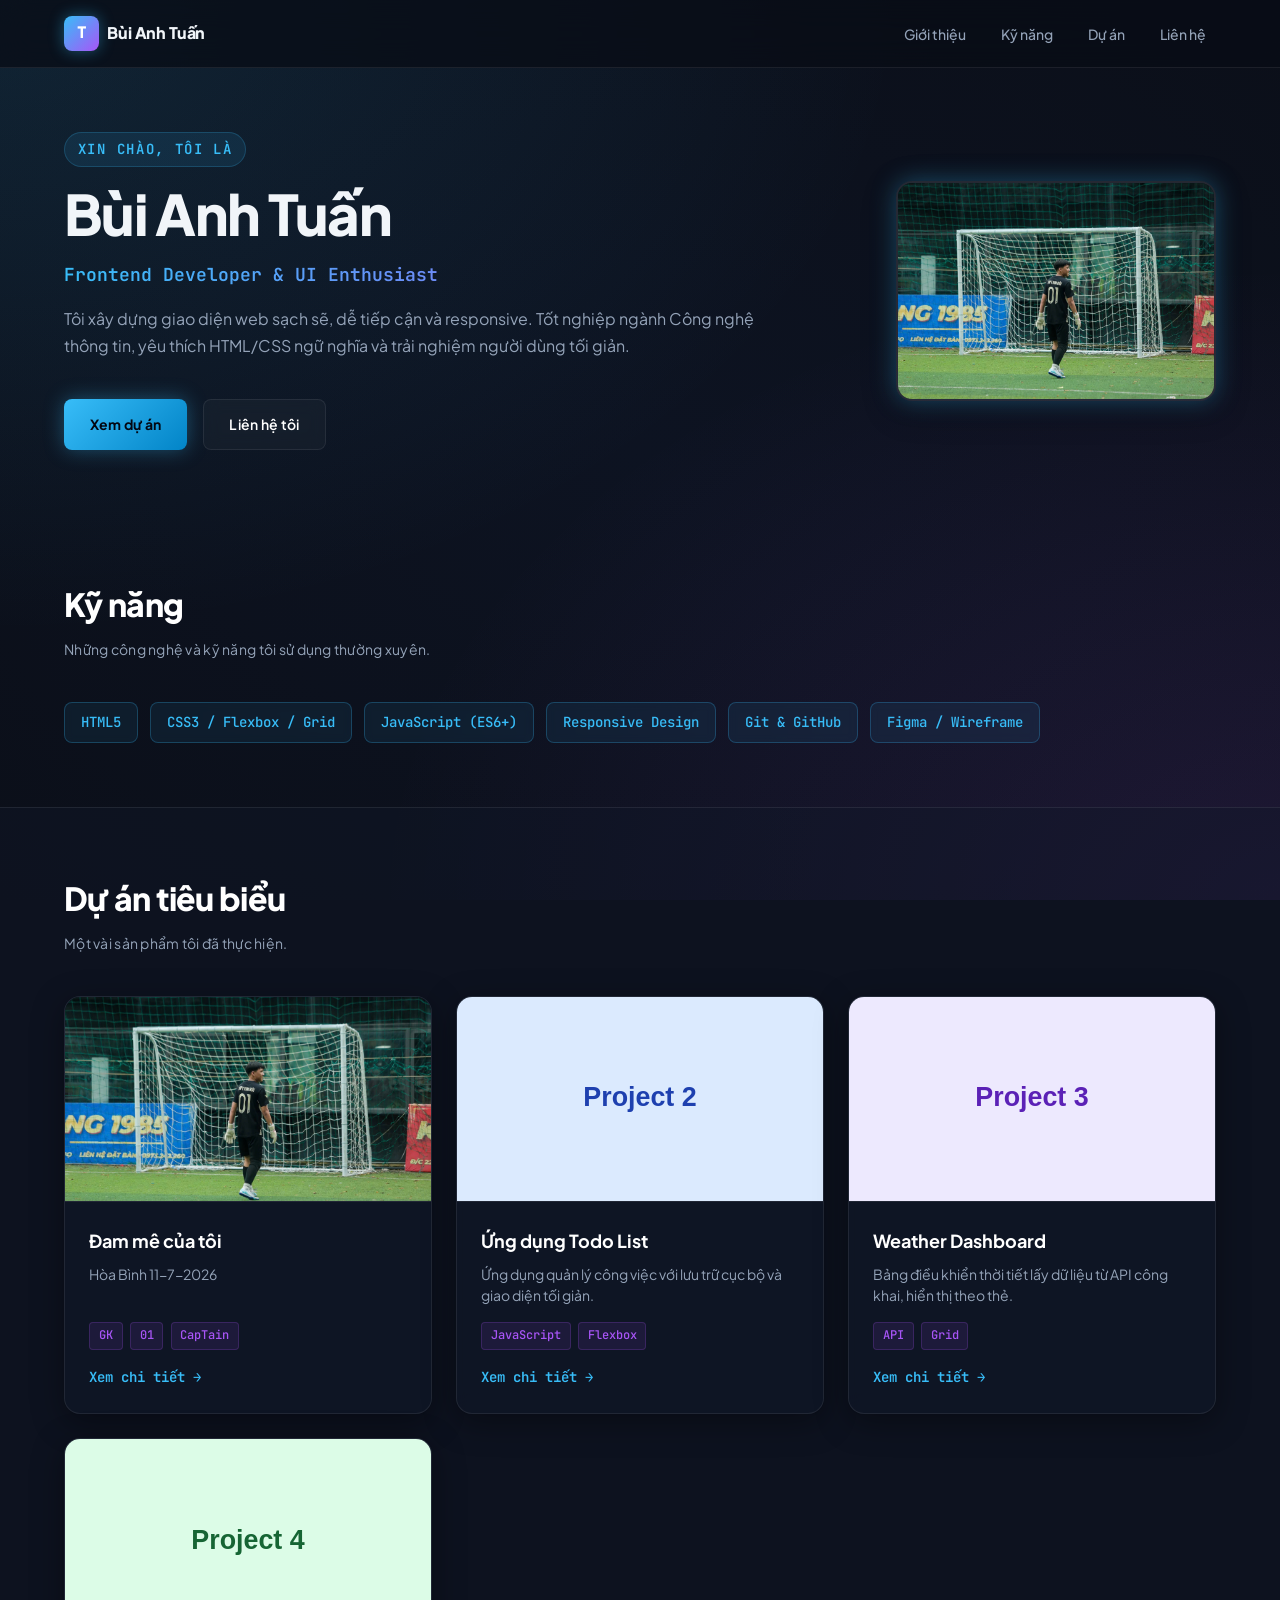
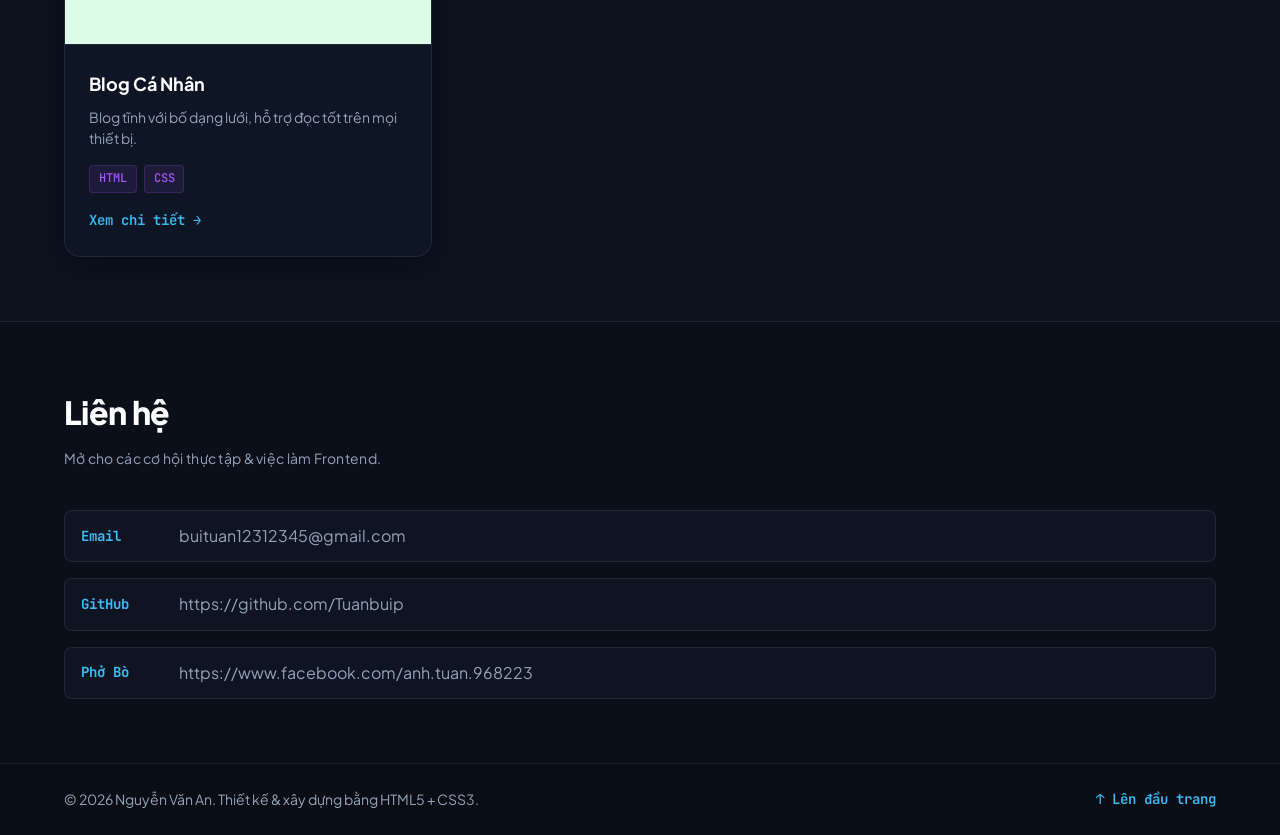
==== commit 518ac284: "Update portfolio page content Co-authored-by: Copilot <223556219+Copilot@users.noreply.github.com>" ====
--- a/index.html
+++ b/index.html
@@ -24,7 +24,7 @@
     <div class="container header-inner">
       <!-- Thương hiệu cá nhân -->
       <a class="brand" href="#top" aria-label="Về đầu trang">
-        <span class="brand-mark" aria-hidden="true">A</span>
+        <span class="brand-mark" aria-hidden="true">T</span>
         <span class="brand-name">Bùi Anh Tuấn</span>
       </a>
 
@@ -101,7 +101,7 @@
           <!-- Mỗi thẻ là một <article> độc lập, có thể đứng riêng -->
           <article class="card">
             <img class="card-media"
-              src="data:image/"
+              src="./assets/img/đá bóng.jpg"
               alt="Ảnh minh họa dự án Landing Page" width="600" height="360" />
             <div class="card-body">
               <h3 class="card-title">Đam mê của tôi</h3>
@@ -109,9 +109,9 @@
                  Hòa Bình 11-7-2026
               </p>
               <ul class="tag-list">
-                <li>HTML</li>
-                <li>CSS</li>
-                <li>Grid</li>
+                <li>GK</li>
+                <li>01</li>
+                <li>CapTain</li>
               </ul>
               <a class="card-link" href="#">Xem chi tiết →</a>
             </div>
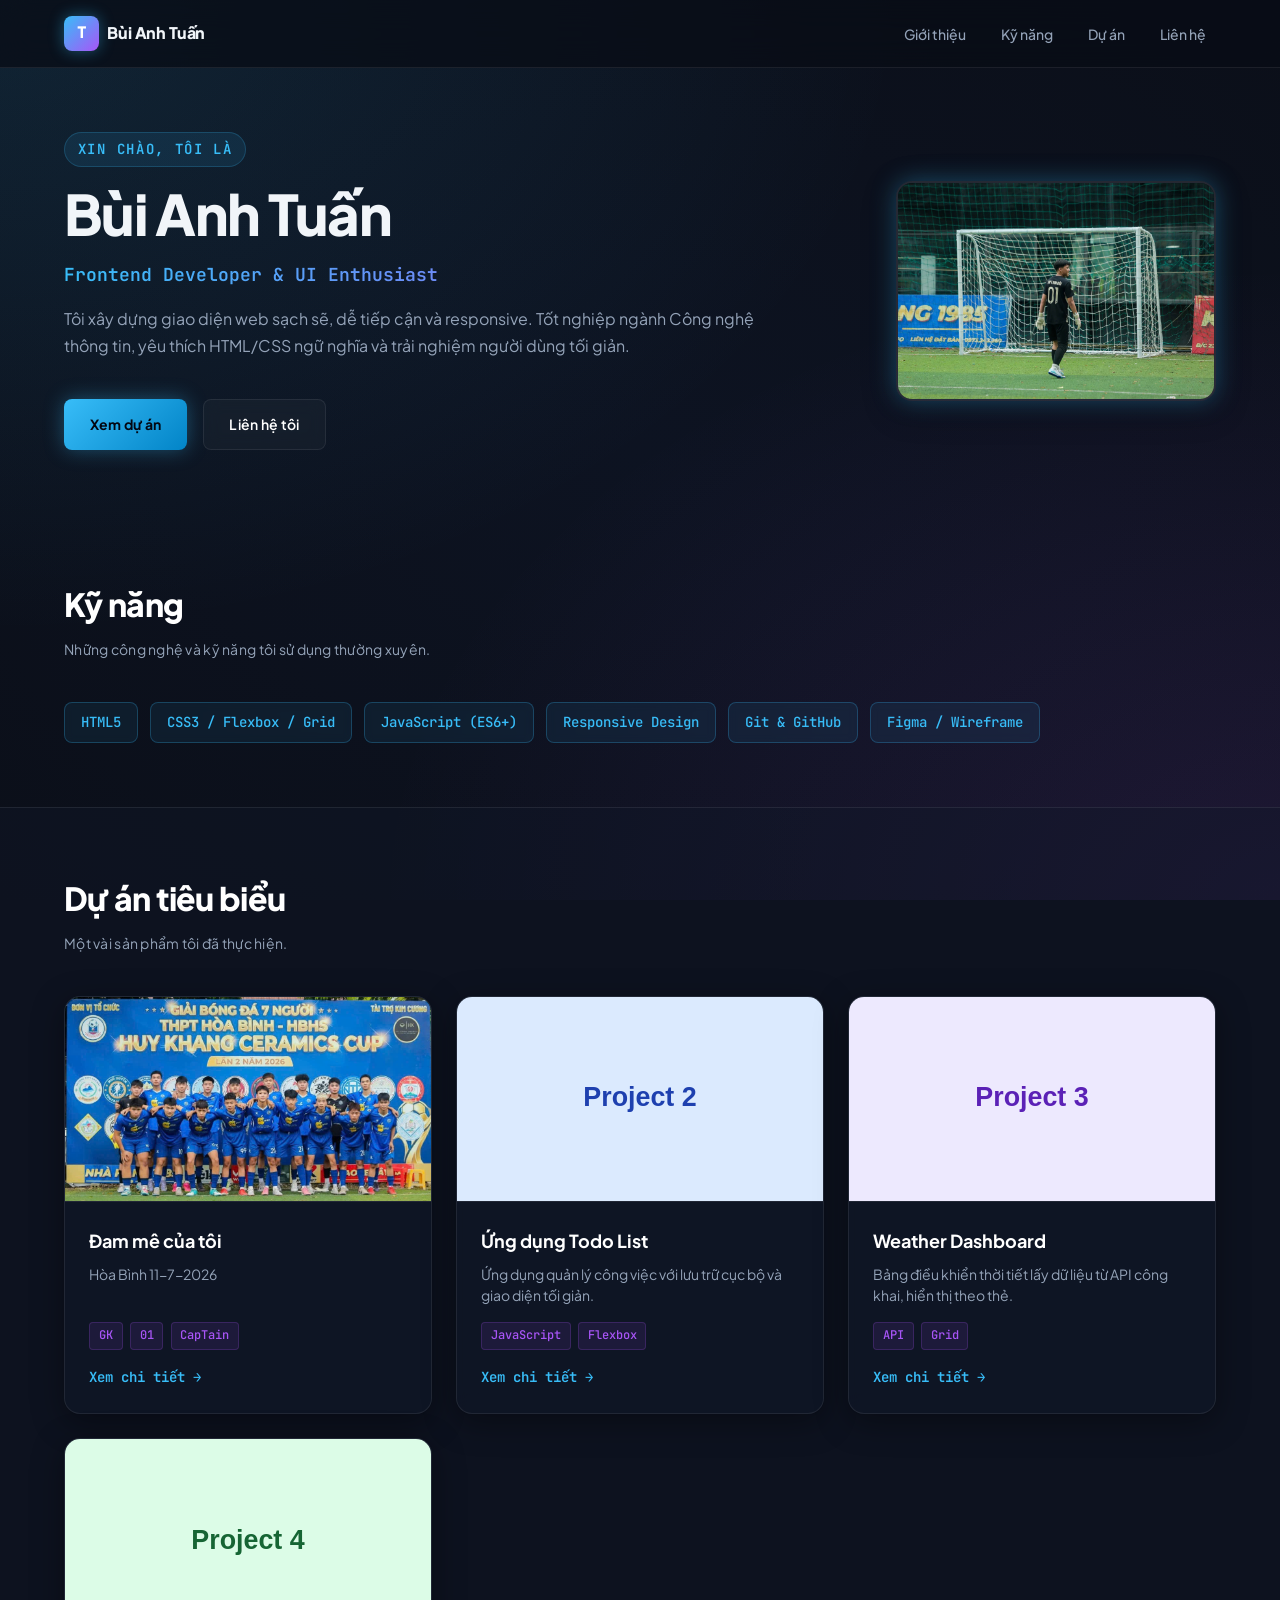
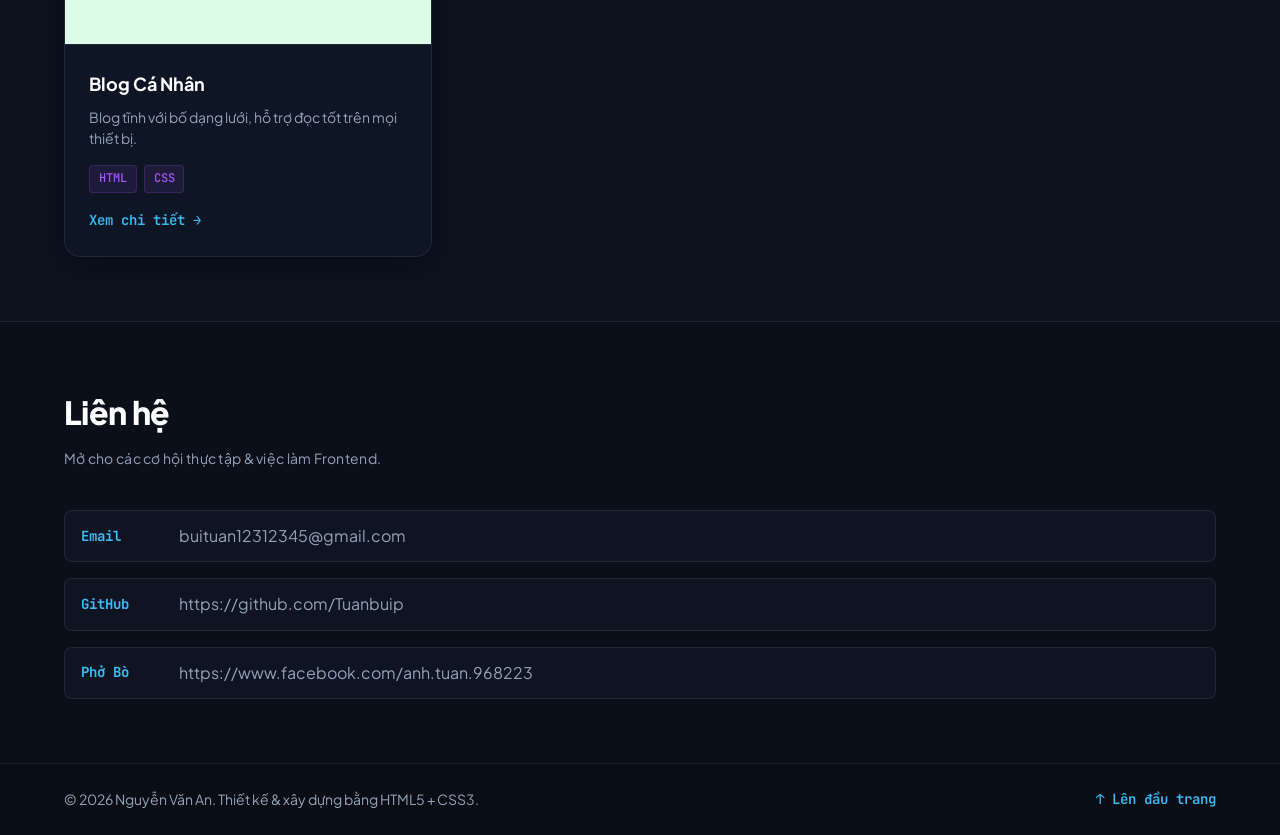
==== commit 2144a18e: "Update portfolio page content Co-authored-by: Copilot <223556219+Copilot@users.noreply.github.com>" ====
--- a/index.html
+++ b/index.html
@@ -101,7 +101,7 @@
           <!-- Mỗi thẻ là một <article> độc lập, có thể đứng riêng -->
           <article class="card">
             <img class="card-media"
-              src="./assets/img/đá bóng.jpg"
+              src="./assets/img/image.png"
               alt="Ảnh minh họa dự án Landing Page" width="600" height="360" />
             <div class="card-body">
               <h3 class="card-title">Đam mê của tôi</h3>
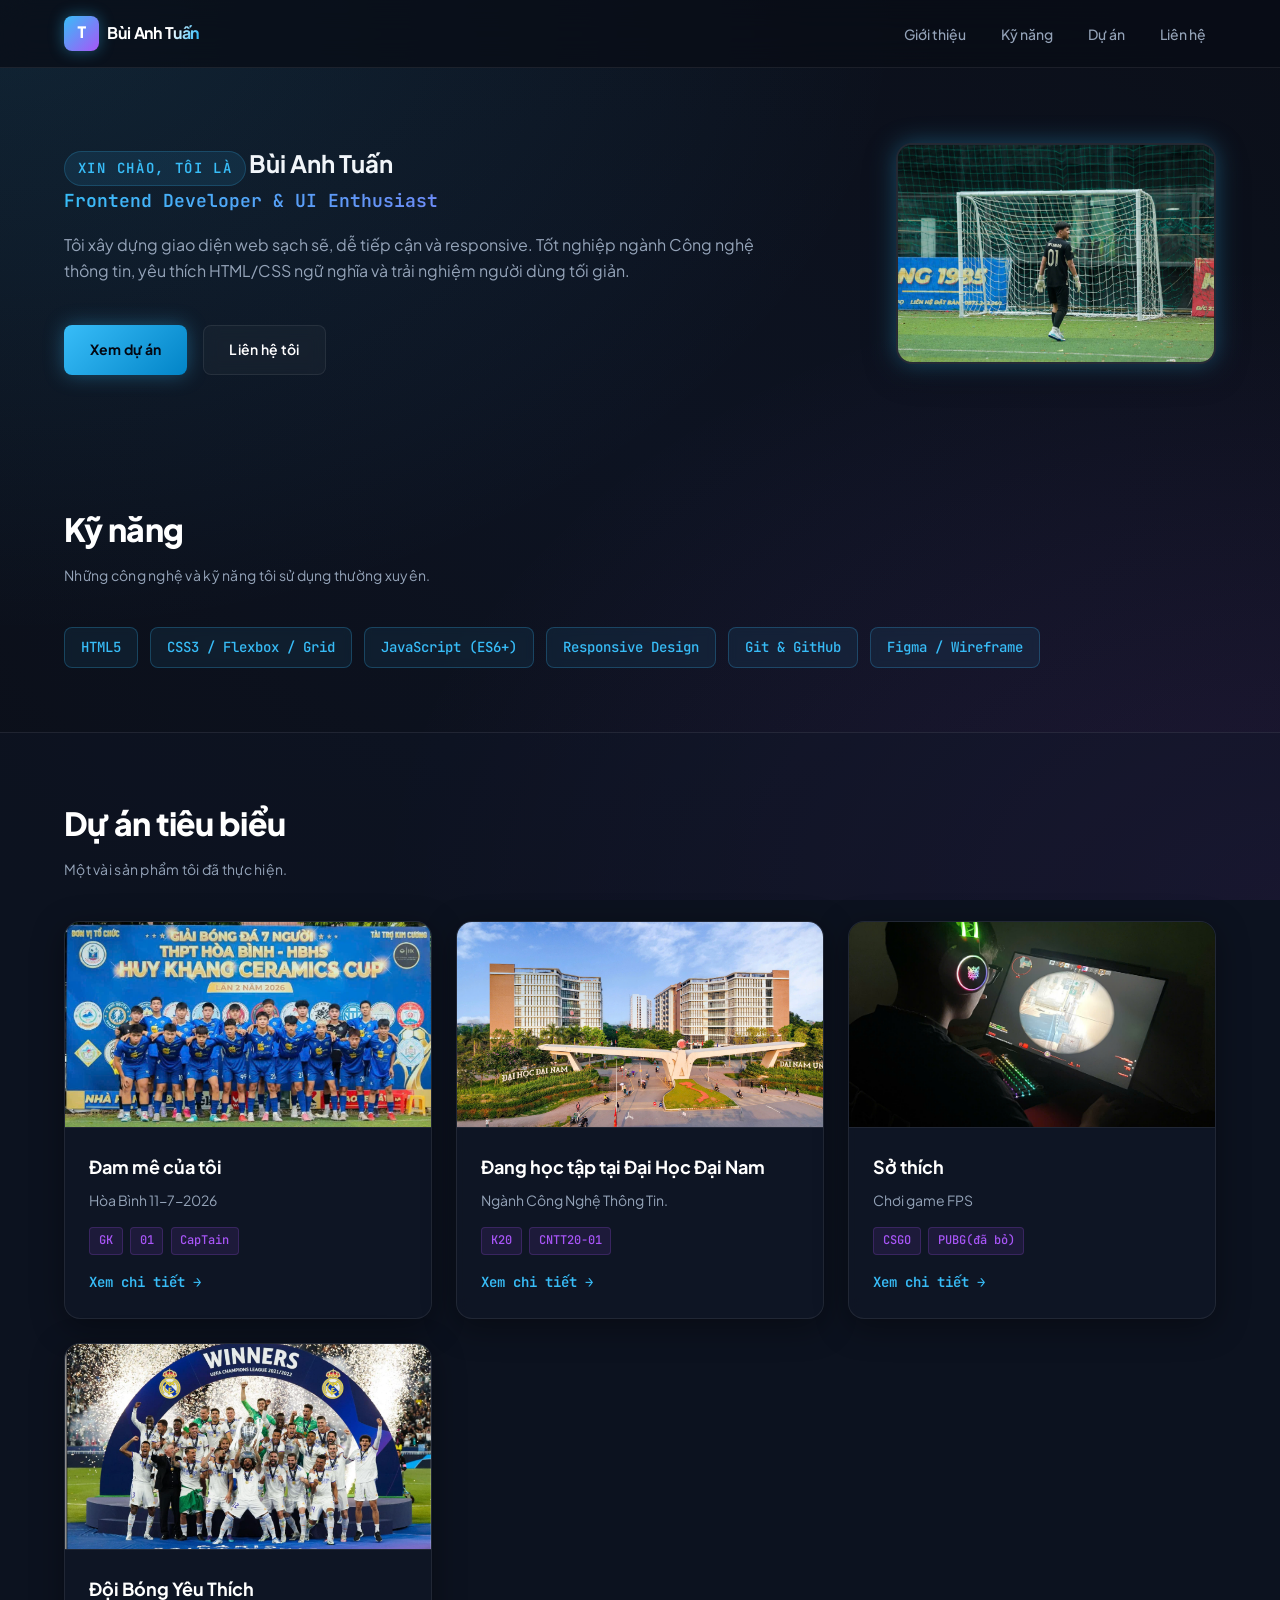
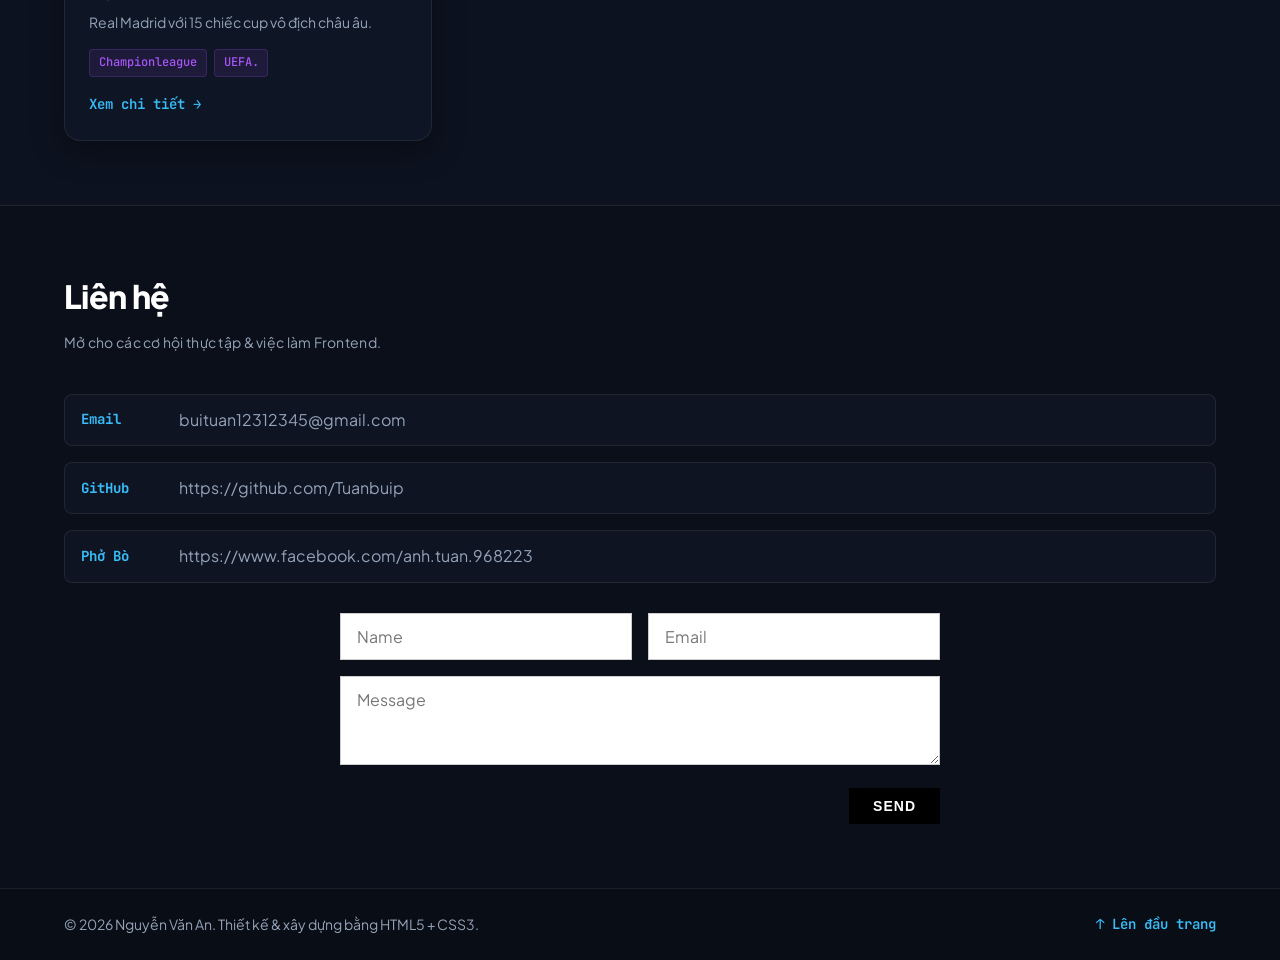
==== commit 2a4e1021: "Update portfolio assets and layout Co-authored-by: Copilot <223556219+Copilot@users.noreply.github.c" ====
--- a/index.html
+++ b/index.html
@@ -119,51 +119,50 @@
 
           <article class="card">
             <img class="card-media"
-              src="data:image/svg+xml,%3Csvg%20xmlns%3D%27http%3A//www.w3.org/2000/svg%27%20width%3D%27600%27%20height%3D%27360%27%20viewBox%3D%270%200%20600%20360%27%3E%3Crect%20width%3D%27100%25%27%20height%3D%27100%25%27%20fill%3D%27%23dbeafe%27/%3E%3Ctext%20x%3D%2750%25%27%20y%3D%2750%25%27%20font-family%3D%27Segoe%20UI%2C%20Arial%2C%20sans-serif%27%20font-size%3D%2744%27%20font-weight%3D%27700%27%20fill%3D%27%231e40af%27%20text-anchor%3D%27middle%27%20dominant-baseline%3D%27middle%27%3EProject%202%3C/text%3E%3C/svg%3E"
+              src="./assets/img/đại nam.jpg"
               alt="Ảnh minh họa dự án Todo App" width="600" height="360" />
             <div class="card-body">
-              <h3 class="card-title">Ứng dụng Todo List</h3>
-              <p class="card-desc">
-                Ứng dụng quản lý công việc với lưu trữ cục bộ và giao diện tối giản.
-              </p>
-              <ul class="tag-list">
-                <li>JavaScript</li>
-                <li>Flexbox</li>
-              </ul>
-              <a class="card-link" href="#">Xem chi tiết →</a>
-            </div>
-          </article>
-
-          <article class="card">
-            <img class="card-media"
-              src="data:image/svg+xml,%3Csvg%20xmlns%3D%27http%3A//www.w3.org/2000/svg%27%20width%3D%27600%27%20height%3D%27360%27%20viewBox%3D%270%200%20600%20360%27%3E%3Crect%20width%3D%27100%25%27%20height%3D%27100%25%27%20fill%3D%27%23ede9fe%27/%3E%3Ctext%20x%3D%2750%25%27%20y%3D%2750%25%27%20font-family%3D%27Segoe%20UI%2C%20Arial%2C%20sans-serif%27%20font-size%3D%2744%27%20font-weight%3D%27700%27%20fill%3D%27%235b21b6%27%20text-anchor%3D%27middle%27%20dominant-baseline%3D%27middle%27%3EProject%203%3C/text%3E%3C/svg%3E"
+              <h3 class="card-title">Đang học tập tại Đại Học Đại Nam</h3>
+              <p class="card-desc">
+                Ngành Công Nghệ Thông Tin.
+              </p>
+              <ul class="tag-list">
+                <li>K20</li>
+                <li>CNTT20-01</li>
+              </ul>
+              <a class="card-link" href="#">Xem chi tiết →</a>
+            </div>
+          </article>
+
+          <article class="card">
+            <img class="card-media"
+              src="./assets/img/game.jpg"
               alt="Ảnh minh họa dự án Weather Dashboard" width="600" height="360" />
             <div class="card-body">
-              <h3 class="card-title">Weather Dashboard</h3>
-              <p class="card-desc">
-                Bảng điều khiển thời tiết lấy dữ liệu từ API công khai, hiển thị theo thẻ.
-              </p>
-              <ul class="tag-list">
-                <li>API</li>
-                <li>Grid</li>
-              </ul>
-              <a class="card-link" href="#">Xem chi tiết →</a>
-            </div>
-          </article>
-
-          <article class="card">
-            <img class="card-media"
-              src="data:image/svg+xml,%3Csvg%20xmlns%3D%27http%3A//www.w3.org/2000/svg%27%20width%3D%27600%27%20height%3D%27360%27%20viewBox%3D%270%200%20600%20360%27%3E%3Crect%20width%3D%27100%25%27%20height%3D%27100%25%27%20fill%3D%27%23dcfce7%27/%3E%3Ctext%20x%3D%2750%25%27%20y%3D%2750%25%27%20font-family%3D%27Segoe%20UI%2C%20Arial%2C%20sans-serif%27%20font-size%3D%2744%27%20font-weight%3D%27700%27%20fill%3D%27%23166534%27%20text-anchor%3D%27middle%27%20dominant-baseline%3D%27middle%27%3EProject%204%3C/text%3E%3C/svg%3E"
+              <h3 class="card-title">Sở thích</h3>
+              <p class="card-desc">
+                Chơi game FPS
+              </p>
+              <ul class="tag-list">
+                <li>CSGO</li>
+                <li>PUBG(đã bỏ)</li>
+              </ul>
+              <a class="card-link" href="#">Xem chi tiết →</a>
+            </div>
+          </article>
+
+          <article class="card">
+            <img class="card-media"
+              src="./assets/img/realll.png"
               alt="Ảnh minh họa dự án Blog cá nhân" width="600" height="360" />
             <div class="card-body">
-              <h3 class="card-title">Blog Cá Nhân</h3>
-              <p class="card-desc">
-                Blog tĩnh với bố 
-                 dạng lưới, hỗ trợ đọc tốt trên mọi thiết bị.
-              </p>
-              <ul class="tag-list">
-                <li>HTML</li>
-                <li>CSS</li>
+              <h3 class="card-title">Đội Bóng Yêu Thích</h3>
+              <p class="card-desc">
+                Real Madrid với 15 chiếc cup vô địch châu âu.
+              </p>
+              <ul class="tag-list">
+                <li>Championleague</li>
+                <li>UEFA.</li>
               </ul>
               <a class="card-link" href="#">Xem chi tiết →</a>
             </div>
@@ -184,6 +183,24 @@
           <li><span class="contact-label">GitHub</span> <a href="https://github.com/Tuanbuip">https://github.com/Tuanbuip</a></li>
           <li><span class="contact-label">Phở Bò</span> <a href="https://www.facebook.com/anh.tuan.968223">https://www.facebook.com/anh.tuan.968223</a></li>
         </ul>
+        <form class="contact-form" action="#" method="POST">
+          <div class="form-row">
+            <div class="form-group">
+              <input type="text" name="name" placeholder="Name" required />
+            </div>
+            <div class="form-group">
+              <input type="email" name="email" placeholder="Email" required />
+            </div>
+          </div>
+
+          <div class="form-group">
+            <textarea name="message" rows="3" placeholder="Message" required></textarea>
+          </div>
+
+          <div class="form-actions">
+            <button type="submit" class="btn-send">SEND</button>
+          </div>
+        </form>
       </div>
     </section>
 
--- a/assets/css/styles.css
+++ b/assets/css/styles.css
@@ -256,11 +256,34 @@
 }
 
 .hero-title {
-  font-size: var(--fs-h1);
-  line-height: 1.1;
-  font-weight: 800;
-  letter-spacing: -0.03em;
-  margin-block: var(--space-2);
+  display: block;        /* Luôn chiếm trọn một hàng riêng */
+  clear: both;          /* Tránh bị trôi lên cạnh phần tử trước */
+  margin-top: 12px;     /* Khoảng cách vừa phải với ô "Xin chào, tôi là" */
+  animation:
+    slideUpFade 0.8s cubic-bezier(0.16, 1, 0.3, 1) forwards,
+    floating 3.5s ease-in-out infinite 0.8s;
+}
+
+/* Hiệu ứng trượt nhẹ từ dưới lên */
+@keyframes slideUpFade {
+  0% {
+    opacity: 0;
+    transform: translateY(20px);
+  }
+  100% {
+    opacity: 1;
+    transform: translateY(0);
+  }
+}
+
+/* Hiệu ứng nhấp nhô nhẹ nhàng */
+@keyframes floating {
+  0%, 100% {
+    transform: translateY(0);
+  }
+  50% {
+    transform: translateY(-6px);
+  }
 }
 
 .hero-role {
@@ -629,4 +652,143 @@
     transition: none !important;
     scroll-behavior: auto !important;
   }
+}
+
+/* Container form liên hệ */
+.contact-form {
+  max-width: 600px;
+  margin: 30px auto 0;
+  display: flex;
+  flex-direction: column;
+  gap: 16px;
+}
+
+/* Hàng ngang chứa Name và Email */
+.form-row {
+  display: flex;
+  gap: 16px;
+}
+
+.form-row .form-group {
+  flex: 1;
+}
+
+.form-group {
+  width: 100%;
+}
+
+/* Định dạng ô nhập văn bản và textarea */
+.contact-form input,
+.contact-form textarea {
+  width: 100%;
+  padding: 12px 16px;
+  font-size: 16px;
+  font-family: inherit;
+  color: #333;
+  background-color: #fff;
+  border: 1px solid #ccc;
+  border-radius: 0;
+  /* Giữ góc vuông phẳng như mẫu */
+  box-sizing: border-box;
+  outline: none;
+  transition: border-color 0.2s ease;
+}
+
+.contact-form input::placeholder,
+.contact-form textarea::placeholder {
+  color: #777;
+}
+
+.contact-form input:focus,
+.contact-form textarea:focus {
+  border-color: #000;
+}
+
+/* Vùng hiển thị nút gửi căn phải */
+.form-actions {
+  display: flex;
+  justify-content: flex-end;
+}
+
+/* Nút SEND màu đen nền phẳng */
+.btn-send {
+  background-color: #000;
+  color: #fff;
+  padding: 10px 24px;
+  font-size: 14px;
+  font-weight: 600;
+  letter-spacing: 1px;
+  text-transform: uppercase;
+  border: none;
+  cursor: pointer;
+  transition: opacity 0.2s ease;
+}
+
+.btn-send:hover {
+  opacity: 0.85;
+}
+
+/* Responsive khi xem trên màn hình điện thoại nhỏ */
+@media (max-width: 600px) {
+  .form-row {
+    flex-direction: column;
+    gap: 16px;
+  }
+}
+
+.brand-name {
+  display: inline-block;
+  font-weight: 700;
+  background: linear-gradient(110deg,
+      #ffffff 35%,
+      #38bdf8 50%,
+      #ffffff 65%);
+  background-size: 200% 100%;
+  color: transparent;
+  -webkit-background-clip: text;
+  background-clip: text;
+  animation: shineSweep 3.5s ease-in-out infinite;
+  transition: transform 0.25s ease;
+}
+
+.brand:hover .brand-name {
+  transform: translateY(-2px);
+}
+
+@keyframes shineSweep {
+  0% {
+    background-position: 200% 0;
+  }
+
+  100% {
+    background-position: -200% 0;
+  }
+}
+.hero-title {
+  display: inline-block;
+  animation:
+    slideUpFade 1s cubic-bezier(0.16, 1, 0.3, 1) forwards,
+    floating 3.5s ease-in-out infinite 1s; /* Bắt đầu bồng bềnh sau khi hiện xong */
+}
+
+/* Hiệu ứng trượt từ dưới lên lúc mở trang */
+@keyframes slideUpFade {
+  0% {
+    opacity: 0;
+    transform: translateY(30px);
+  }
+  100% {
+    opacity: 1;
+    transform: translateY(0);
+  }
+}
+
+/* Chuyển động nhấp nhô liên tục */
+@keyframes floating {
+  0%, 100% {
+    transform: translateY(0);
+  }
+  50% {
+    transform: translateY(-8px);
+  }
 }
